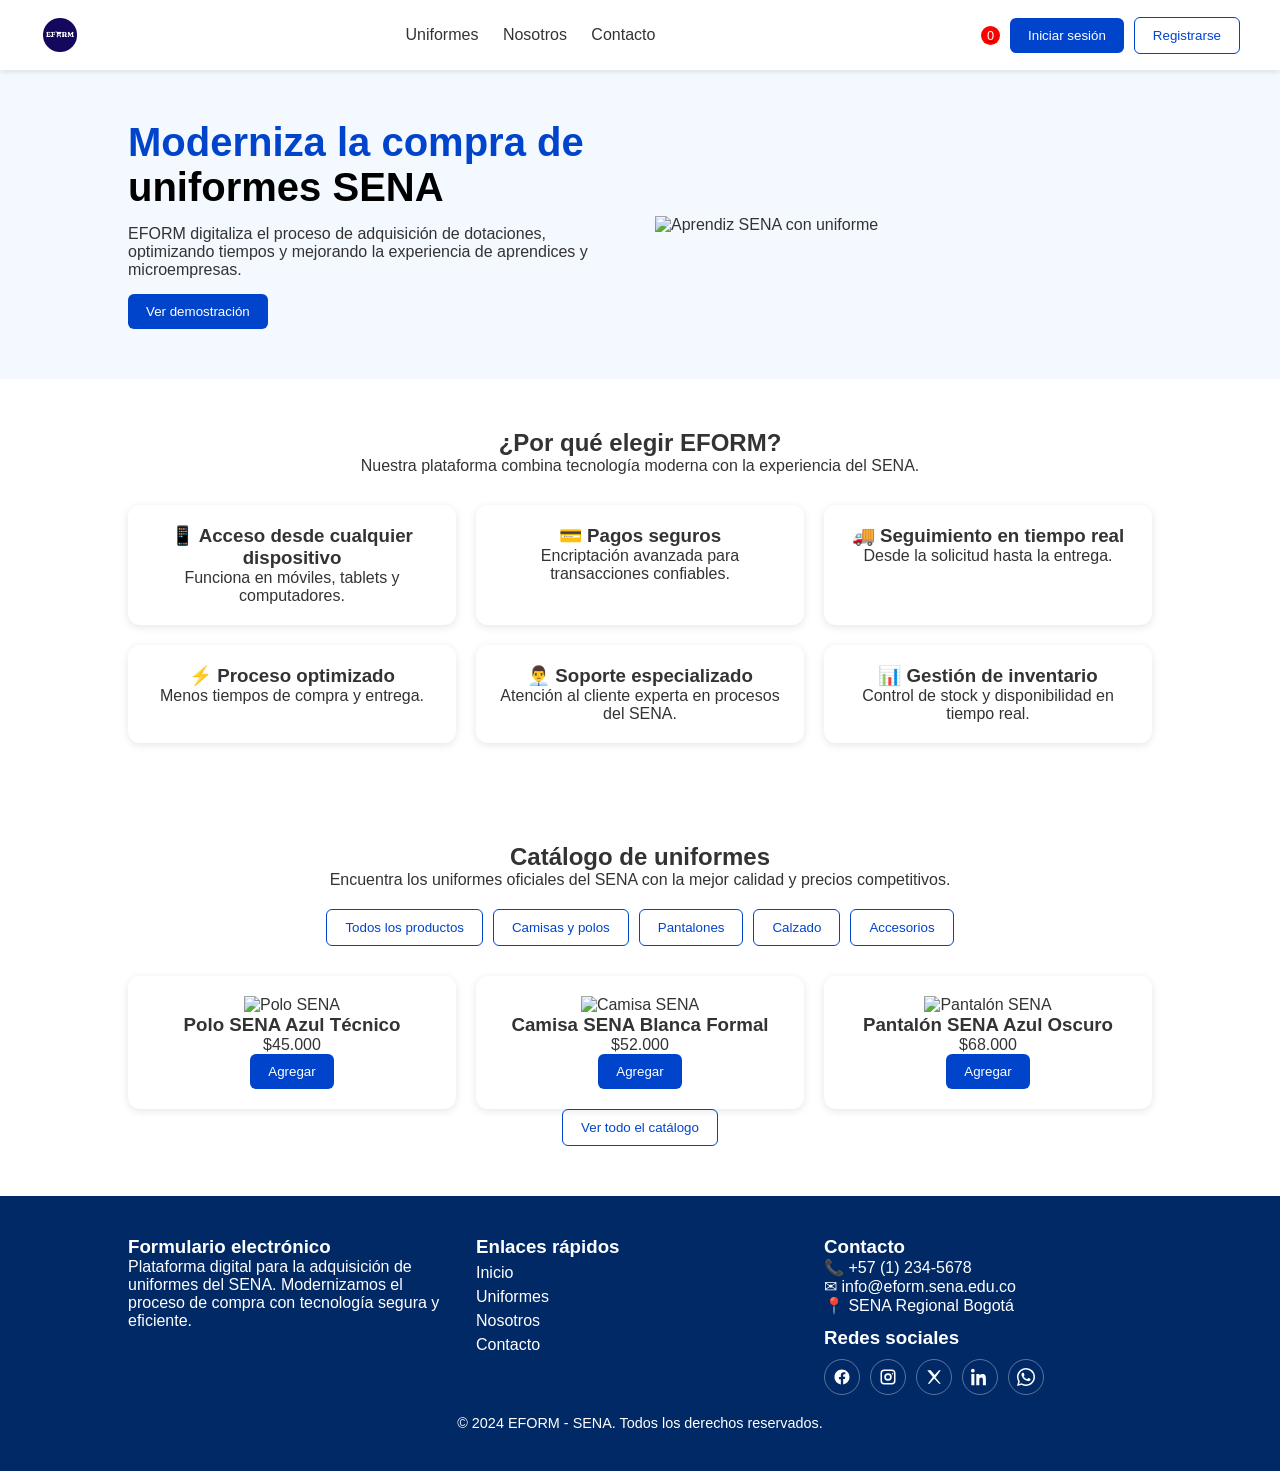
==== index.html @ 57b83257 "subir codigos del proyecto 1.0" ====
<!DOCTYPE html>
<html lang="es">
<head>
  <meta charset="UTF-8">
  <meta name="viewport" content="width=device-width, initial-scale=1.0">
  <title>EFORM - Uniformes SENA</title>
  <link rel="stylesheet" href="style.css">
</head>
<body>

  <header class="navbar">
    <div class="logo">
  <img src="img/Logo.png" alt="EFORM logo">
</div>

    <nav>
      <a href="catalogo.html">Uniformes</a>
      <a href="nosotros.html">Nosotros</a>
      <a href="contacto.html">Contacto</a>
    </nav>
    <div class="acciones">
      <a class="cart" href="carrito.html" title="Ver carrito">
         <span id="cart-count">0</span>
      </a>
      <button class="btn">Iniciar sesión</button>
      <a href="inicio.html"><button class="btn btn-outline">Registrarse</button></a>
    </div>
  </header>

  <!-- Hero -->
  <section class="hero">
    <div class="hero-text">
      <h1>Moderniza la compra de <br><span>uniformes SENA</span></h1>
      <p>EFORM digitaliza el proceso de adquisición de dotaciones, optimizando tiempos y mejorando la experiencia de aprendices y microempresas.</p>
      <button class="btn">Ver demostración</button>
    </div>
    <div class="hero-img">
      <img src="img/hero-uniforme.png" alt="Aprendiz SENA con uniforme">
    </div>
  </section>

  <!-- Beneficios -->
  <section class="beneficios">
    <h2>¿Por qué elegir EFORM?</h2>
    <p>Nuestra plataforma combina tecnología moderna con la experiencia del SENA.</p>
    <div class="beneficios-grid">
      <div class="card"><h3>📱 Acceso desde cualquier dispositivo</h3><p>Funciona en móviles, tablets y computadores.</p></div>
      <div class="card"><h3>💳 Pagos seguros</h3><p>Encriptación avanzada para transacciones confiables.</p></div>
      <div class="card"><h3>🚚 Seguimiento en tiempo real</h3><p>Desde la solicitud hasta la entrega.</p></div>
      <div class="card"><h3>⚡ Proceso optimizado</h3><p>Menos tiempos de compra y entrega.</p></div>
      <div class="card"><h3>👨‍💼 Soporte especializado</h3><p>Atención al cliente experta en procesos del SENA.</p></div>
      <div class="card"><h3>📊 Gestión de inventario</h3><p>Control de stock y disponibilidad en tiempo real.</p></div>
    </div>
  </section>

  <!-- Catálogo -->
  <section id="catalogo" class="catalogo">
    <h2>Catálogo de uniformes</h2>
    <p>Encuentra los uniformes oficiales del SENA con la mejor calidad y precios competitivos.</p>

    <div class="filtros">
      <button class="btn btn-outline active">Todos los productos</button>
      <button class="btn btn-outline">Camisas y polos</button>
      <button class="btn btn-outline">Pantalones</button>
      <button class="btn btn-outline">Calzado</button>
      <button class="btn btn-outline">Accesorios</button>
    </div>

    <div class="productos">
      <div class="producto">
        <img src="img/polo.png" alt="Polo SENA">
        <h3>Polo SENA Azul Técnico</h3>
        <p>$45.000</p>
        <button class="btn agregar">Agregar</button>
      </div>
      <div class="producto">
        <img src="img/camisa.png" alt="Camisa SENA">
        <h3>Camisa SENA Blanca Formal</h3>
        <p>$52.000</p>
        <button class="btn agregar">Agregar</button>
      </div>
      <div class="producto">
        <img src="img/pantalon.png" alt="Pantalón SENA">
        <h3>Pantalón SENA Azul Oscuro</h3>
        <p>$68.000</p>
        <button class="btn agregar">Agregar</button>
      </div>
      <!-- más productos -->
    </div>
    <button class="btn btn-outline">Ver todo el catálogo</button>
  </section>

  <!-- Footer -->
  <footer id="contacto">
    <div class="footer-grid">
      <div>
        <h3>Formulario electrónico</h3>
        <p>Plataforma digital para la adquisición de uniformes del SENA. Modernizamos el proceso de compra con tecnología segura y eficiente.</p>
      </div>
      <div>
        <h3>Enlaces rápidos</h3>
        <ul>
          <li><a href="index.html">Inicio</a></li>
          <li><a href="catalogo.html">Uniformes</a></li>
          <li><a href="nosotros.html">Nosotros</a></li>
          <li><a href="contacto.html">Contacto</a></li>
        </ul>
      </div>
      <div>
        <h3>Contacto</h3>
        <p>📞 +57 (1) 234-5678</p>
        <p>✉ info@eform.sena.edu.co</p>
        <p>📍 SENA Regional Bogotá</p>
        <h3 style="margin-top:12px;">Redes sociales</h3>
        <div class="social">
          <a href="https://facebook.com" target="_blank" rel="noopener" aria-label="Facebook">
            <svg viewBox="0 0 24 24" aria-hidden="true"><path d="M22 12.07C22 6.48 17.52 2 11.93 2S2 6.48 2 12.07c0 5.02 3.66 9.19 8.44 9.93v-7.02H7.9v-2.91h2.54V9.41c0-2.5 1.49-3.88 3.77-3.88 1.09 0 2.24.2 2.24.2v2.46h-1.26c-1.24 0-1.63.77-1.63 1.56v1.87h2.78l-.44 2.91h-2.34V22c4.78-.74 8.44-4.91 8.44-9.93z"/></svg>
          </a>
          <a href="https://instagram.com" target="_blank" rel="noopener" aria-label="Instagram">
            <svg viewBox="0 0 24 24" aria-hidden="true"><path d="M7 2h10a5 5 0 015 5v10a5 5 0 01-5 5H7a5 5 0 01-5-5V7a5 5 0 015-5zm0 2a3 3 0 00-3 3v10a3 3 0 003 3h10a3 3 0 003-3V7a3 3 0 00-3-3H7zm5 3a5 5 0 110 10 5 5 0 010-10zm0 2.2a2.8 2.8 0 100 5.6 2.8 2.8 0 000-5.6zM18 6.5a1 1 0 110 2 1 1 0 010-2z"/></svg>
          </a>
          <a href="https://twitter.com" target="_blank" rel="noopener" aria-label="X">
            <svg viewBox="0 0 24 24" aria-hidden="true"><path d="M3 3l7.5 9.1L3.7 21H6l6.3-6.9L18.8 21H21l-7-8.3L21 3h-2.3l-5.8 6.4L7.6 3H3z"/></svg>
          </a>
          <a href="https://linkedin.com" target="_blank" rel="noopener" aria-label="LinkedIn">
            <svg viewBox="0 0 24 24" aria-hidden="true"><path d="M4.98 3.5C4.98 4.88 3.86 6 2.5 6S0 4.88 0 3.5 1.12 1 2.5 1s2.48 1.12 2.48 2.5zM.5 8h4V23h-4V8zm7 0h3.8v2.05h.05c.53-1 1.82-2.05 3.75-2.05 4.01 0 4.75 2.64 4.75 6.07V23h-4v-6.65c0-1.59-.03-3.64-2.21-3.64-2.22 0-2.56 1.73-2.56 3.52V23h-4V8z"/></svg>
          </a>
          <a href="https://wa.me/573001112233" target="_blank" rel="noopener" aria-label="WhatsApp">
            <svg viewBox="0 0 24 24" aria-hidden="true">
              <path d="M20.52 3.48A11.81 11.81 0 0012 0C5.37 0 0 5.37 0 12a11.84 11.84 0 001.62 6L0 24l6.18-1.62A11.84 11.84 0 0012 24c6.63 0 12-5.37 12-12 0-3.2-1.25-6.21-3.48-8.52zM12 22a9.93 9.93 0 01-5.09-1.39l-.36-.21-3.73.98.99-3.64-.24-.37A9.99 9.99 0 1122 12a10 10 0 01-10 10zm5.41-7.59c-.3-.15-1.77-.87-2.05-.97-.27-.1-.47-.15-.66.15-.2.3-.76.97-.93 1.17-.17.2-.34.22-.64.07-.3-.15-1.26-.46-2.4-1.47-.89-.79-1.49-1.76-1.66-2.06-.17-.3-.02-.47.13-.62.14-.14.3-.37.44-.56.15-.2.2-.34.3-.57.1-.22.05-.42-.02-.57-.07-.15-.66-1.6-.91-2.2-.24-.58-.49-.5-.66-.5-.17 0-.37 0-.57 0-.2 0-.52.07-.79.37-.27.3-1.04 1.02-1.04 2.49 0 1.46 1.07 2.88 1.22 3.08.15.2 2.1 3.2 5.09 4.49.71.31 1.26.5 1.69.64.71.23 1.35.2 1.86.12.57-.08 1.77-.72 2.02-1.42.25-.7.25-1.3.17-1.42-.07-.12-.27-.2-.57-.35z"/>
            </svg>
          </a>
        </div>
      </div>
    </div>
    <p class="copy">© 2024 EFORM - SENA. Todos los derechos reservados.</p>
  </footer>

  <script src="script.js"></script>
</body>
</html>
---- style.css ----
* {
  margin: 0; padding: 0; box-sizing: border-box;
  font-family: Arial, sans-serif;
}

body {
  background: #fff;
  color: #333;
}

/* Navbar */
.navbar {
  display: flex; justify-content: space-between; align-items: center;
  padding: 15px 40px; background: #fff; box-shadow: 0 2px 5px rgba(0,0,0,0.1);
  position: sticky; top: 0; z-index: 100;
}
.navbar .logo img {
  height: 40px;  /* ajusta según necesites */
  width: auto;
  display: block;
}

.navbar nav a { margin: 0 10px; text-decoration: none; color: #333; font-weight: 500; }
.navbar .acciones { display: flex; align-items: center; gap: 10px; }
.cart span { background: red; color: white; border-radius: 50%; padding: 2px 6px; font-size: 0.8rem; }

/* Botones */
.btn { background: #0044cc; color: #fff; border: none; padding: 10px 18px; border-radius: 6px; cursor: pointer; }
.btn-outline { background: transparent; border: 1px solid #0044cc; color: #0044cc; }
.btn:hover { opacity: 0.9; }

/* Hero */
.hero { display: grid; grid-template-columns: 1fr 1fr; padding: 50px 10%; align-items: center; gap: 30px; background: #f4f8ff; }
.hero-text h1 { font-size: 2.5rem; color: #0044cc; }
.hero-text span { color: #000; font-weight: bold; }
.hero-text p { margin: 15px 0; }

/* Beneficios */
.beneficios { padding: 50px 10%; text-align: center; }
.beneficios-grid { display: grid; grid-template-columns: repeat(auto-fit, minmax(250px, 1fr)); gap: 20px; margin-top: 30px; }
.card { background: #fff; padding: 20px; border-radius: 12px; box-shadow: 0 2px 8px rgba(0,0,0,0.1); }

/* Catálogo */
.catalogo { padding: 50px 10%; text-align: center; }
.filtros { margin: 20px 0; display: flex; flex-wrap: wrap; justify-content: center; gap: 10px; }
.productos { display: grid; grid-template-columns: repeat(auto-fit, minmax(200px, 1fr)); gap: 20px; margin-top: 30px; }
.producto { background: #fff; padding: 20px; border-radius: 12px; box-shadow: 0 2px 8px rgba(0,0,0,0.1); text-align: center; }
.producto img { width: 100%; max-height: 200px; object-fit: contain; }

/* Footer */
footer { background: #002966; color: #fff; padding: 40px 10%; }
.footer-grid { display: grid; grid-template-columns: repeat(auto-fit, minmax(250px, 1fr)); gap: 20px; margin-bottom: 20px; }
footer a { color: #fff; text-decoration: none; }
.copy { text-align: center; margin-top: 10px; font-size: 0.9rem; }

/* Footer lists */
footer ul { list-style: none; padding: 0; margin: 0; }
footer li { margin: 6px 0; }

/* Social icons */
.social { display: flex; align-items: center; gap: 10px; margin-top: 10px; }
.social a { display: inline-flex; width: 36px; height: 36px; border: 1px solid rgba(255,255,255,0.35); border-radius: 50%; align-items: center; justify-content: center; color: #ffffff; transition: background .2s ease, color .2s ease, border-color .2s ease; }
.social a:hover { background: #ffffff; color: #002966; border-color: #ffffff; }
.social svg { width: 18px; height: 18px; fill: currentColor; display: block; }

/* Cart Page */
.cart-page { padding: 40px 10%; max-width: 1000px; margin: 0 auto; }
.cart-page h1 { color: #0044cc; margin-bottom: 16px; }
.cart-empty { background: #f7f7f7; border: 1px dashed #ccc; padding: 16px; border-radius: 8px; margin: 10px 0; }
.cart-list { list-style: none; padding: 0; margin: 0; display: flex; flex-direction: column; gap: 12px; }
.cart-item { background: #fff; border-radius: 12px; box-shadow: 0 2px 6px rgba(0,0,0,0.08); padding: 12px; display: flex; align-items: center; justify-content: space-between; }
.cart-item .info { display: flex; align-items: center; gap: 12px; }
.cart-item img { width: 64px; height: 64px; object-fit: contain; background: #fff; border-radius: 8px; border: 1px solid #eee; }
.cart-summary { display: flex; align-items: center; justify-content: space-between; margin-top: 16px; }
.cart-actions { display: flex; gap: 10px; }
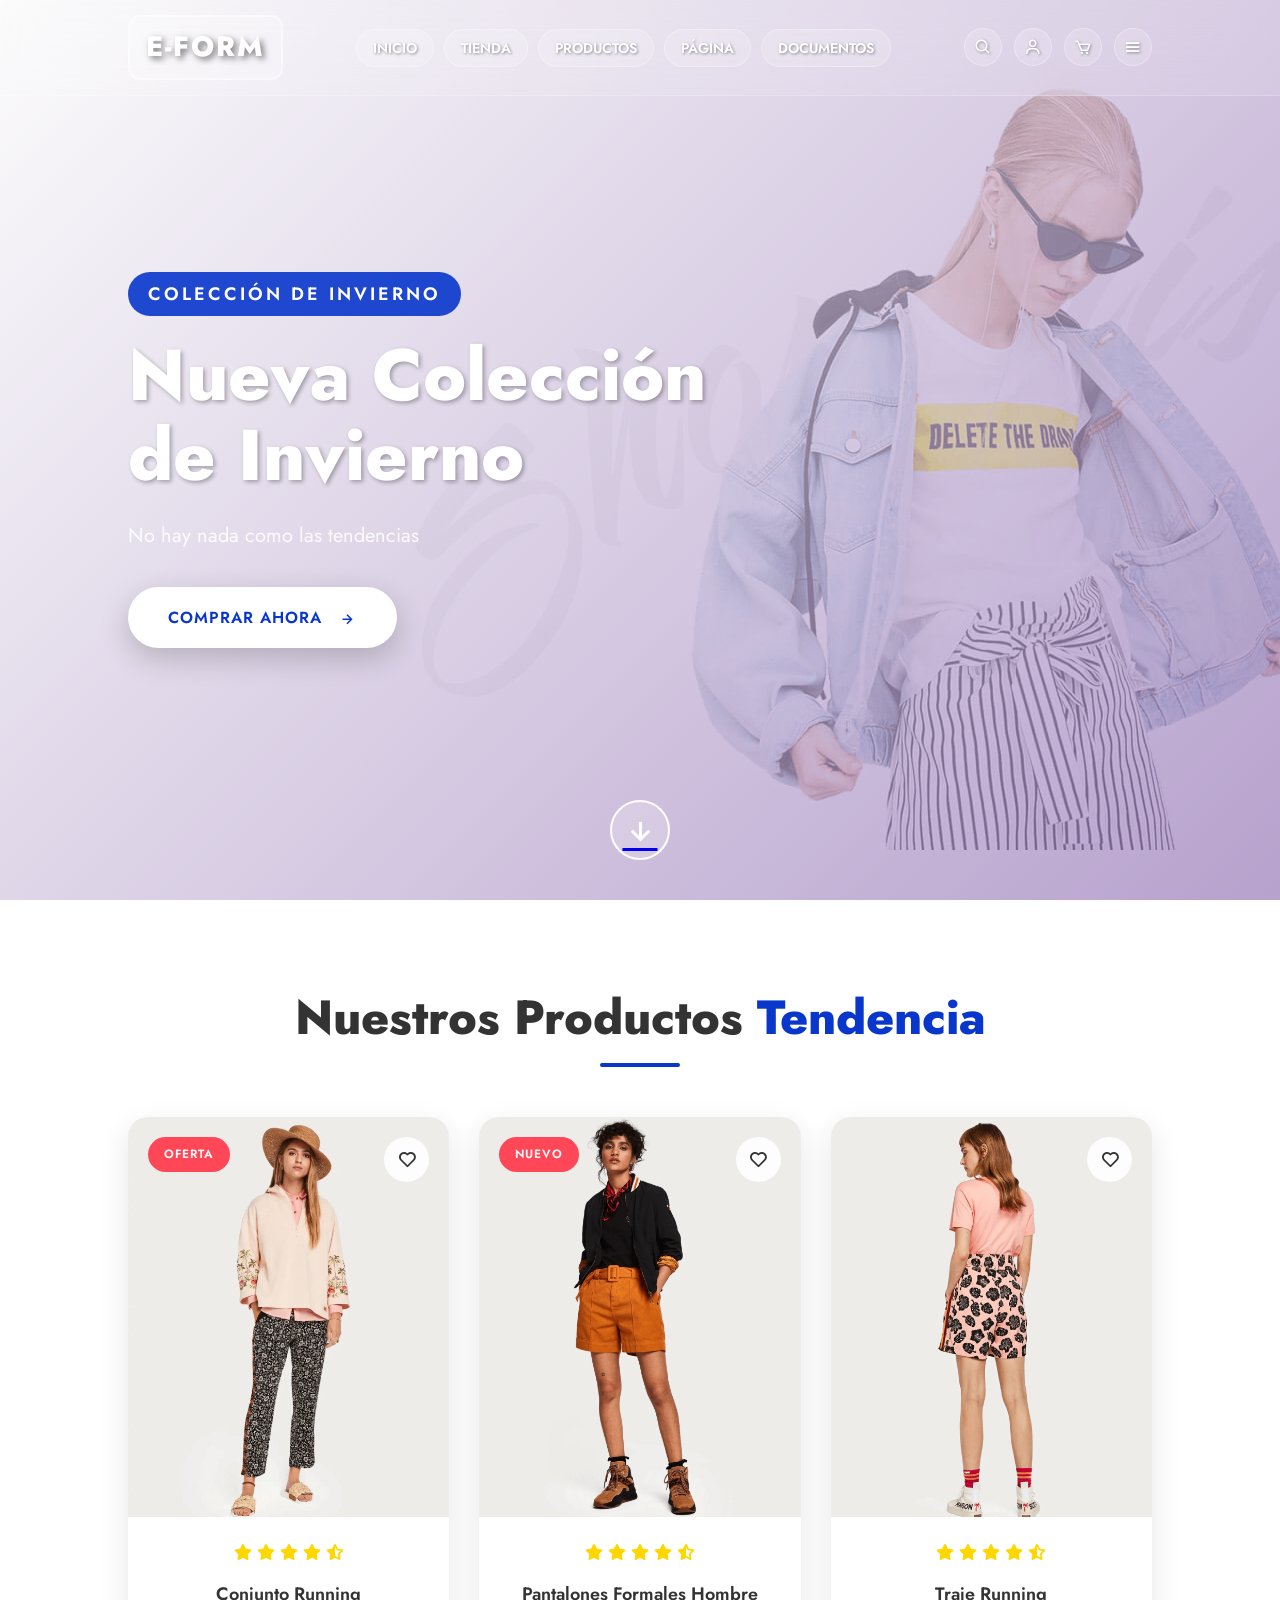
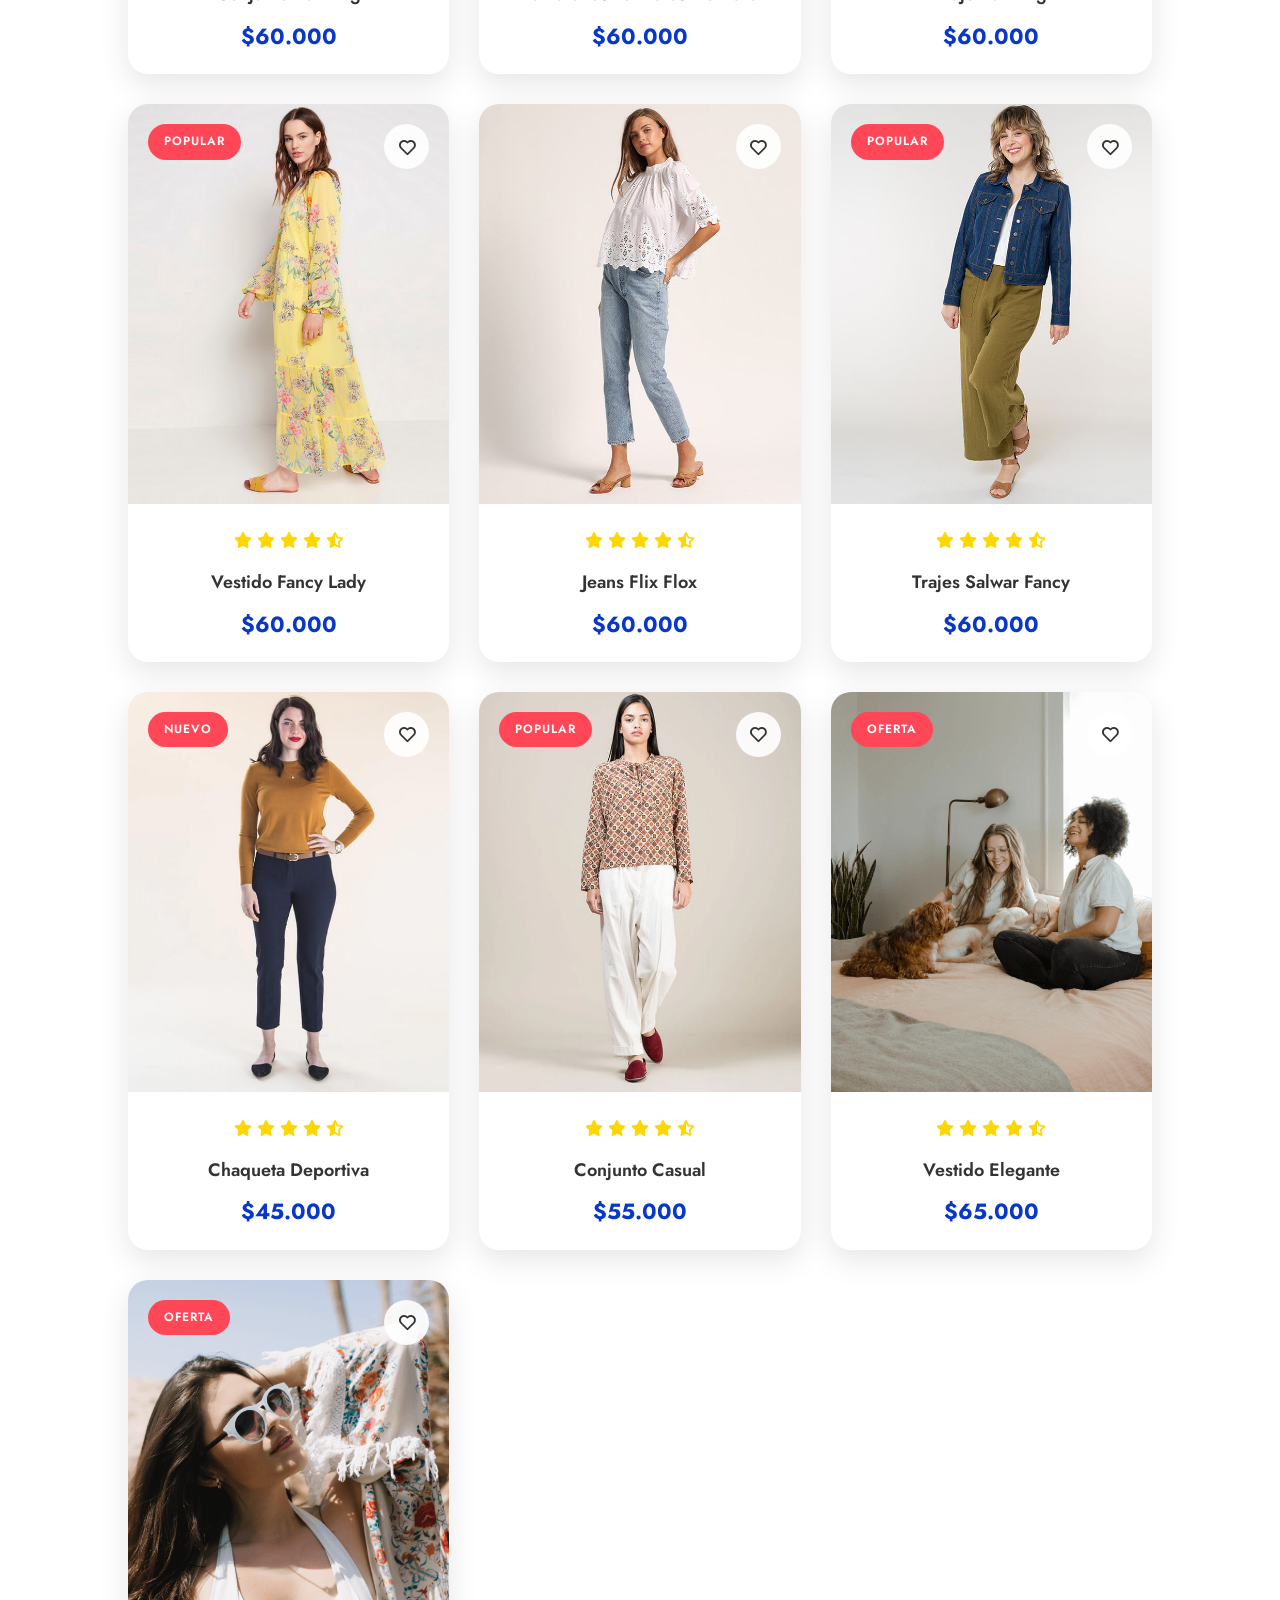
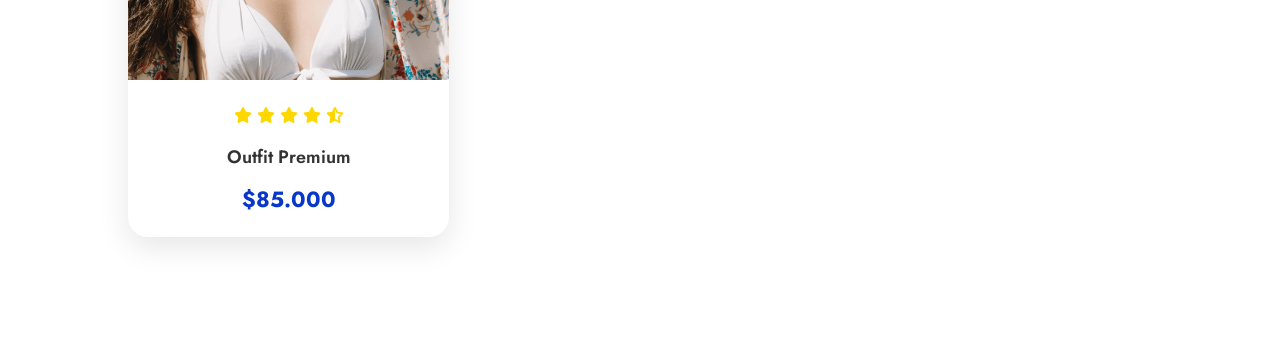
==== commit f56670ca: "subir archivos cod" ====
--- a/index.html
+++ b/index.html
@@ -1,141 +1,285 @@
 <!DOCTYPE html>
 <html lang="es">
 <head>
-  <meta charset="UTF-8">
-  <meta name="viewport" content="width=device-width, initial-scale=1.0">
-  <title>EFORM - Uniformes SENA</title>
-  <link rel="stylesheet" href="style.css">
+    <meta charset="UTF-8">
+    <meta name="viewport" content="width=device-width, initial-scale=1.0">
+    <link rel="stylesheet" href="style-ecommerce.css">
+    <link rel="preconnect" href="https://fonts.googleapis.com">
+<link rel="preconnect" href="https://fonts.gstatic.com" crossorigin>
+<link href="https://fonts.googleapis.com/css2?family=Jost:wght@100;200;300;400;500;600;700&display=swap" rel="stylesheet">
+<link rel="stylesheet" href="https://cdnjs.cloudflare.com/ajax/libs/font-awesome/6.2.1/css/all.min.css"
+integrity="sha512-MV7K8+y+gLIBoVD59lQIYicR65iaqukzvf/nwasF0nqhPay5w/9lJmVM2hMDcnK1OnMGCdVK+iQrJ7lzPJQd1w=="
+crossorigin="anonymous" referrerpolicy="no-referrer" />
+<link rel="stylesheet" href="https://unpkg.com/boxicons@2.1.4/css/boxicons.min.css">
+
+    <title>Document</title>
 </head>
 <body>
-
-  <header class="navbar">
-    <div class="logo">
-  <img src="img/Logo.png" alt="EFORM logo">
+    
+    <header>
+        <div class="logo">
+    <h2>E-FORM</h2>
 </div>
-
-    <nav>
-      <a href="catalogo.html">Uniformes</a>
-      <a href="nosotros.html">Nosotros</a>
-      <a href="contacto.html">Contacto</a>
-    </nav>
-    <div class="acciones">
-      <a class="cart" href="carrito.html" title="Ver carrito">
-         <span id="cart-count">0</span>
-      </a>
-      <button class="btn">Iniciar sesión</button>
-      <a href="inicio.html"><button class="btn btn-outline">Registrarse</button></a>
-    </div>
-  </header>
-
-  <!-- Hero -->
-  <section class="hero">
-    <div class="hero-text">
-      <h1>Moderniza la compra de <br><span>uniformes SENA</span></h1>
-      <p>EFORM digitaliza el proceso de adquisición de dotaciones, optimizando tiempos y mejorando la experiencia de aprendices y microempresas.</p>
-      <button class="btn">Ver demostración</button>
-    </div>
-    <div class="hero-img">
-      <img src="img/hero-uniforme.png" alt="Aprendiz SENA con uniforme">
-    </div>
-  </section>
-
-  <!-- Beneficios -->
-  <section class="beneficios">
-    <h2>¿Por qué elegir EFORM?</h2>
-    <p>Nuestra plataforma combina tecnología moderna con la experiencia del SENA.</p>
-    <div class="beneficios-grid">
-      <div class="card"><h3>📱 Acceso desde cualquier dispositivo</h3><p>Funciona en móviles, tablets y computadores.</p></div>
-      <div class="card"><h3>💳 Pagos seguros</h3><p>Encriptación avanzada para transacciones confiables.</p></div>
-      <div class="card"><h3>🚚 Seguimiento en tiempo real</h3><p>Desde la solicitud hasta la entrega.</p></div>
-      <div class="card"><h3>⚡ Proceso optimizado</h3><p>Menos tiempos de compra y entrega.</p></div>
-      <div class="card"><h3>👨‍💼 Soporte especializado</h3><p>Atención al cliente experta en procesos del SENA.</p></div>
-      <div class="card"><h3>📊 Gestión de inventario</h3><p>Control de stock y disponibilidad en tiempo real.</p></div>
-    </div>
-  </section>
-
-  <!-- Catálogo -->
-  <section id="catalogo" class="catalogo">
-    <h2>Catálogo de uniformes</h2>
-    <p>Encuentra los uniformes oficiales del SENA con la mejor calidad y precios competitivos.</p>
-
-    <div class="filtros">
-      <button class="btn btn-outline active">Todos los productos</button>
-      <button class="btn btn-outline">Camisas y polos</button>
-      <button class="btn btn-outline">Pantalones</button>
-      <button class="btn btn-outline">Calzado</button>
-      <button class="btn btn-outline">Accesorios</button>
-    </div>
-
-    <div class="productos">
-      <div class="producto">
-        <img src="img/polo.png" alt="Polo SENA">
-        <h3>Polo SENA Azul Técnico</h3>
-        <p>$45.000</p>
-        <button class="btn agregar">Agregar</button>
-      </div>
-      <div class="producto">
-        <img src="img/camisa.png" alt="Camisa SENA">
-        <h3>Camisa SENA Blanca Formal</h3>
-        <p>$52.000</p>
-        <button class="btn agregar">Agregar</button>
-      </div>
-      <div class="producto">
-        <img src="img/pantalon.png" alt="Pantalón SENA">
-        <h3>Pantalón SENA Azul Oscuro</h3>
-        <p>$68.000</p>
-        <button class="btn agregar">Agregar</button>
-      </div>
-      <!-- más productos -->
-    </div>
-    <button class="btn btn-outline">Ver todo el catálogo</button>
-  </section>
-
-  <!-- Footer -->
-  <footer id="contacto">
-    <div class="footer-grid">
-      <div>
-        <h3>Formulario electrónico</h3>
-        <p>Plataforma digital para la adquisición de uniformes del SENA. Modernizamos el proceso de compra con tecnología segura y eficiente.</p>
-      </div>
-      <div>
-        <h3>Enlaces rápidos</h3>
-        <ul>
-          <li><a href="index.html">Inicio</a></li>
-          <li><a href="catalogo.html">Uniformes</a></li>
-          <li><a href="nosotros.html">Nosotros</a></li>
-          <li><a href="contacto.html">Contacto</a></li>
-        </ul>
-      </div>
-      <div>
-        <h3>Contacto</h3>
-        <p>📞 +57 (1) 234-5678</p>
-        <p>✉ info@eform.sena.edu.co</p>
-        <p>📍 SENA Regional Bogotá</p>
-        <h3 style="margin-top:12px;">Redes sociales</h3>
-        <div class="social">
-          <a href="https://facebook.com" target="_blank" rel="noopener" aria-label="Facebook">
-            <svg viewBox="0 0 24 24" aria-hidden="true"><path d="M22 12.07C22 6.48 17.52 2 11.93 2S2 6.48 2 12.07c0 5.02 3.66 9.19 8.44 9.93v-7.02H7.9v-2.91h2.54V9.41c0-2.5 1.49-3.88 3.77-3.88 1.09 0 2.24.2 2.24.2v2.46h-1.26c-1.24 0-1.63.77-1.63 1.56v1.87h2.78l-.44 2.91h-2.34V22c4.78-.74 8.44-4.91 8.44-9.93z"/></svg>
-          </a>
-          <a href="https://instagram.com" target="_blank" rel="noopener" aria-label="Instagram">
-            <svg viewBox="0 0 24 24" aria-hidden="true"><path d="M7 2h10a5 5 0 015 5v10a5 5 0 01-5 5H7a5 5 0 01-5-5V7a5 5 0 015-5zm0 2a3 3 0 00-3 3v10a3 3 0 003 3h10a3 3 0 003-3V7a3 3 0 00-3-3H7zm5 3a5 5 0 110 10 5 5 0 010-10zm0 2.2a2.8 2.8 0 100 5.6 2.8 2.8 0 000-5.6zM18 6.5a1 1 0 110 2 1 1 0 010-2z"/></svg>
-          </a>
-          <a href="https://twitter.com" target="_blank" rel="noopener" aria-label="X">
-            <svg viewBox="0 0 24 24" aria-hidden="true"><path d="M3 3l7.5 9.1L3.7 21H6l6.3-6.9L18.8 21H21l-7-8.3L21 3h-2.3l-5.8 6.4L7.6 3H3z"/></svg>
-          </a>
-          <a href="https://linkedin.com" target="_blank" rel="noopener" aria-label="LinkedIn">
-            <svg viewBox="0 0 24 24" aria-hidden="true"><path d="M4.98 3.5C4.98 4.88 3.86 6 2.5 6S0 4.88 0 3.5 1.12 1 2.5 1s2.48 1.12 2.48 2.5zM.5 8h4V23h-4V8zm7 0h3.8v2.05h.05c.53-1 1.82-2.05 3.75-2.05 4.01 0 4.75 2.64 4.75 6.07V23h-4v-6.65c0-1.59-.03-3.64-2.21-3.64-2.22 0-2.56 1.73-2.56 3.52V23h-4V8z"/></svg>
-          </a>
-          <a href="https://wa.me/573001112233" target="_blank" rel="noopener" aria-label="WhatsApp">
-            <svg viewBox="0 0 24 24" aria-hidden="true">
-              <path d="M20.52 3.48A11.81 11.81 0 0012 0C5.37 0 0 5.37 0 12a11.84 11.84 0 001.62 6L0 24l6.18-1.62A11.84 11.84 0 0012 24c6.63 0 12-5.37 12-12 0-3.2-1.25-6.21-3.48-8.52zM12 22a9.93 9.93 0 01-5.09-1.39l-.36-.21-3.73.98.99-3.64-.24-.37A9.99 9.99 0 1122 12a10 10 0 01-10 10zm5.41-7.59c-.3-.15-1.77-.87-2.05-.97-.27-.1-.47-.15-.66.15-.2.3-.76.97-.93 1.17-.17.2-.34.22-.64.07-.3-.15-1.26-.46-2.4-1.47-.89-.79-1.49-1.76-1.66-2.06-.17-.3-.02-.47.13-.62.14-.14.3-.37.44-.56.15-.2.2-.34.3-.57.1-.22.05-.42-.02-.57-.07-.15-.66-1.6-.91-2.2-.24-.58-.49-.5-.66-.5-.17 0-.37 0-.57 0-.2 0-.52.07-.79.37-.27.3-1.04 1.02-1.04 2.49 0 1.46 1.07 2.88 1.22 3.08.15.2 2.1 3.2 5.09 4.49.71.31 1.26.5 1.69.64.71.23 1.35.2 1.86.12.57-.08 1.77-.72 2.02-1.42.25-.7.25-1.3.17-1.42-.07-.12-.27-.2-.57-.35z"/>
-            </svg>
-          </a>
-        </div>
-      </div>
-    </div>
-    <p class="copy">© 2024 EFORM - SENA. Todos los derechos reservados.</p>
-  </footer>
-
-  <script src="script.js"></script>
+    
+            <ul class="navmenu">
+                <li><a href="#">INICIO</a></li>
+                <li><a href="#">TIENDA</a></li>
+                <li><a href="#">PRODUCTOS</a></li>
+                <li><a href="#">PÁGINA</a></li>
+                <li><a href="#">DOCUMENTOS</a></li>
+            </ul>
+
+            <div class="nav-icon">
+                <a href="#"><i class="bx bx-search"></i></a>
+                <a href="#"><i class="bx bx-user"></i></a>
+                <a href="#"><i class="bx bx-cart"></i></a>
+
+                <div class="bx bx-menu" id="menu-icon"></i></div>
+            </div>
+    </header>
+
+    <section class="main-home">
+        <div class="main-tex">
+            <h5>Colección de invierno</h5>
+            <h1>Nueva Colección<br>de Invierno</h1>
+            <p>No hay nada como las tendencias</p>
+
+            <a href="#" class="main-btn">
+                Comprar Ahora
+                <i class="bx bx-right-arrow-alt"></i>
+            </a>
+        </div>
+
+        <div class="down-arrow">
+            <a href="#trending" class="down"><i class="bx bx-down-arrow-alt"></i></a>
+        </div>
+    </section>
+
+    <!-- <trending-products-section -->
+    <section class="trending-product" id="trending">
+        <div class="center-text">
+            <h2>Nuestros Productos <span>Tendencia</span></h2>
+        </div>
+
+        <div class="products">
+            <div class="row">
+                <img src="siguiente1.jpg" alt="">
+                <div class="product-text">
+                    <h5>Oferta</h5>
+                </div>
+                <div class="heart-icon">
+                    <i class="bx bx-heart"></i>
+                </div>
+                <div class="ratting">
+                    <i class="fas fa-star"></i>
+                    <i class="fas fa-star"></i>
+                    <i class="fas fa-star"></i>
+                    <i class="fas fa-star"></i>
+                    <i class="fas fa-star-half-alt"></i>
+                </div>
+
+                <div class="prince">
+                    <h4>Conjunto Running</h4>
+                    <p>$60.000</p>
+                </div>
+            </div>
+
+            <div class="row">
+                <img src="siguiente2.jpg" alt="">
+                <div class="product-text">
+                    <h5>Nuevo</h5>
+                </div>
+                <div class="heart-icon">
+                    <i class="bx bx-heart"></i>
+                </div>
+                <div class="ratting">
+                    <i class="fas fa-star"></i>
+                    <i class="fas fa-star"></i>
+                    <i class="fas fa-star"></i>
+                    <i class="fas fa-star"></i>
+                    <i class="fas fa-star-half-alt"></i>
+                </div>
+
+                <div class="prince">
+                    <h4>Pantalones Formales Hombre</h4>
+                    <p>$60.000</p>
+                </div>
+            </div>
+
+            <div class="row">
+                <img src="siguiente3.jpg" alt="">
+
+                <div class="heart-icon">
+                    <i class="bx bx-heart"></i>
+                </div>
+                <div class="ratting">
+                    <i class="fas fa-star"></i>
+                    <i class="fas fa-star"></i>
+                    <i class="fas fa-star"></i>
+                    <i class="fas fa-star"></i>
+                    <i class="fas fa-star-half-alt"></i>
+                </div>
+
+                <div class="prince">
+                    <h4>Traje Running</h4>
+                    <p>$60.000</p>
+                </div>
+            </div>
+
+            <div class="row">
+                <img src="siguiente4.jpg" alt="">
+                <div class="product-text">
+                    <h5>Popular</h5>
+                </div>
+                <div class="heart-icon">
+                    <i class="bx bx-heart"></i>
+                </div>
+                <div class="ratting">
+                    <i class="fas fa-star"></i>
+                    <i class="fas fa-star"></i>
+                    <i class="fas fa-star"></i>
+                    <i class="fas fa-star"></i>
+                    <i class="fas fa-star-half-alt"></i>
+                </div>
+
+                <div class="prince">
+                    <h4>Vestido Fancy Lady</h4>
+                    <p>$60.000</p>
+                </div>
+            </div>
+
+            <div class="row">
+                <img src="siguiente5.jpg" alt="">
+
+                <div class="heart-icon">
+                    <i class="bx bx-heart"></i>
+                </div>
+                <div class="ratting">
+                    <i class="fas fa-star"></i>
+                    <i class="fas fa-star"></i>
+                    <i class="fas fa-star"></i>
+                    <i class="fas fa-star"></i>
+                    <i class="fas fa-star-half-alt"></i>
+                </div>
+
+                <div class="prince">
+                    <h4>Jeans Flix Flox</h4>
+                    <p>$60.000</p>
+                </div>
+            </div>
+
+            <div class="row">
+                <img src="siguiente8.jpg" alt="">
+                <div class="product-text">
+                    <h5>Popular</h5>
+                </div>
+                <div class="heart-icon">
+                    <i class="bx bx-heart"></i>
+                </div>
+                <div class="ratting">
+                    <i class="fas fa-star"></i>
+                    <i class="fas fa-star"></i>
+                    <i class="fas fa-star"></i>
+                    <i class="fas fa-star"></i>
+                    <i class="fas fa-star-half-alt"></i>
+                </div>
+
+                <div class="prince">
+                    <h4>Trajes Salwar Fancy</h4>
+                    <p>$60.000</p>
+                </div>
+            </div>
+
+            <div class="row">
+                <img src="siguiete6.jpg" alt="">
+                <div class="product-text">
+                    <h5>Nuevo</h5>
+                </div>
+                <div class="heart-icon">
+                    <i class="bx bx-heart"></i>
+                </div>
+                <div class="ratting">
+                    <i class="fas fa-star"></i>
+                    <i class="fas fa-star"></i>
+                    <i class="fas fa-star"></i>
+                    <i class="fas fa-star"></i>
+                    <i class="fas fa-star-half-alt"></i>
+                </div>
+
+                <div class="prince">
+                    <h4>Chaqueta Deportiva</h4>
+                    <p>$45.000</p>
+                </div>
+            </div>
+
+            <div class="row">
+                <img src="siguiete7.jpg" alt="">
+                <div class="product-text">
+                    <h5>Popular</h5>
+                </div>
+                <div class="heart-icon">
+                    <i class="bx bx-heart"></i>
+                </div>
+                <div class="ratting">
+                    <i class="fas fa-star"></i>
+                    <i class="fas fa-star"></i>
+                    <i class="fas fa-star"></i>
+                    <i class="fas fa-star"></i>
+                    <i class="fas fa-star-half-alt"></i>
+                </div>
+
+                <div class="prince">
+                    <h4>Conjunto Casual</h4>
+                    <p>$55.000</p>
+                </div>
+            </div>
+
+            <div class="row">
+                <img src="siguiente10.png" alt="">
+                <div class="product-text">
+                    <h5>Oferta</h5>
+                </div>
+                <div class="heart-icon">
+                    <i class="bx bx-heart"></i>
+                </div>
+                <div class="ratting">
+                    <i class="fas fa-star"></i>
+                    <i class="fas fa-star"></i>
+                    <i class="fas fa-star"></i>
+                    <i class="fas fa-star"></i>
+                    <i class="fas fa-star-half-alt"></i>
+                </div>
+
+                <div class="prince">
+                    <h4>Vestido Elegante</h4>
+                    <p>$65.000</p>
+                </div>
+            </div>
+
+            <div class="row">
+                <img src="siguiente12.png" alt="">
+                <div class="product-text">
+                    <h5>Oferta</h5>
+                </div>
+                <div class="heart-icon">
+                    <i class="bx bx-heart"></i>
+                </div>
+                <div class="ratting">
+                    <i class="fas fa-star"></i>
+                    <i class="fas fa-star"></i>
+                    <i class="fas fa-star"></i>
+                    <i class="fas fa-star"></i>
+                    <i class="fas fa-star-half-alt"></i>
+                </div>
+
+                <div class="prince">
+                    <h4>Outfit Premium</h4>
+                    <p>$85.000</p>
+                </div>
+            </div>
+        </div>
+    </section>
+
+    <script src="script.js"></script>
 </body>
-</html>
+</html>
--- a/style-ecommerce.css
+++ b/style-ecommerce.css
@@ -0,0 +1,430 @@
+*{
+    margin: 0;
+    padding: 0;
+    box-sizing: border-box;
+    scroll-behavior: smooth;
+    font-family: 'Jost', sans-serif;
+}
+
+body {
+    line-height: 1.6;
+    color: #333;
+}
+
+header{
+    position: fixed;
+    width: 100%;
+    top: 0;
+    right: 0;
+    z-index: 1000;
+    display: flex;
+    justify-content: space-between;
+    align-items: center;
+    padding: 15px 10%;
+    background: rgba(255, 255, 255, 0.1);
+    backdrop-filter: blur(20px);
+    border-bottom: 1px solid rgba(255, 255, 255, 0.2);
+    transition: all 0.3s ease;
+    transform: translateY(0);
+}
+
+header.hidden {
+    transform: translateY(-100%);
+}
+
+.logo h2{
+    font-size: 28px;
+    font-weight: 800;
+    color: #fff;
+    text-transform: uppercase;
+    letter-spacing: 2px;
+    margin: 0;
+    text-shadow: 3px 3px 6px rgba(0, 0, 0, 0.5);
+    background: rgba(255, 255, 255, 0.2);
+    padding: 8px 16px;
+    border-radius: 12px;
+    border: 2px solid rgba(255, 255, 255, 0.4);
+}
+
+.navmenu{
+    display: flex;
+    list-style: none;
+    gap: 10px;
+}
+
+.navmenu a{
+    color: #fff;
+    font-size: 14px;
+    text-transform: uppercase;
+    padding: 8px 16px;
+    font-weight: 600;
+    transition: all .3s ease;
+    text-decoration: none;
+    border-radius: 20px;
+    background: rgba(255, 255, 255, 0.15);
+    border: 1px solid rgba(255, 255, 255, 0.3);
+    text-shadow: 1px 1px 3px rgba(0, 0, 0, 0.4);
+}
+
+.navmenu a:hover{
+    color: #fff;
+    background: #0937cc;
+    transform: translateY(-2px);
+}
+
+.nav-icon{
+    display: flex;
+    align-items: center;
+    gap: 12px;
+}
+
+.nav-icon a{
+    color: #fff;
+    font-size: 18px;
+    transition: all .3s ease;
+    text-decoration: none;
+    background: rgba(255, 255, 255, 0.15);
+    width: 38px;
+    height: 38px;
+    border-radius: 50%;
+    display: flex;
+    align-items: center;
+    justify-content: center;
+    border: 1px solid rgba(255, 255, 255, 0.3);
+    text-shadow: 1px 1px 3px rgba(0, 0, 0, 0.4);
+}
+
+.nav-icon a:hover{
+    color: #0937cc;
+    transform: scale(1.1);
+}
+
+#menu-icon{
+    font-size: 20px;
+    color: #fff;
+    z-index: 10001;
+    cursor: pointer;
+    transition: all .3s ease;
+    background: rgba(255, 255, 255, 0.15);
+    width: 38px;
+    height: 38px;
+    border-radius: 50%;
+    display: flex;
+    align-items: center;
+    justify-content: center;
+    border: 1px solid rgba(255, 255, 255, 0.3);
+    text-shadow: 1px 1px 3px rgba(0, 0, 0, 0.4);
+}
+
+#menu-icon:hover{
+    color: #0937cc;
+}
+
+section{
+    padding: 80px 10% 60px;
+}
+
+.main-home{
+    width: 100%;
+    min-height: 100vh;
+    background: linear-gradient(135deg, #667eea00 0%, #764ba2b8 100%);
+    display: flex;
+    align-items: center;
+    justify-content: flex-start;
+    padding-left: 10%;
+    position: relative;
+    overflow: hidden;
+}
+
+.main-home::before {
+    content: '';
+    position: absolute;
+    top: 0;
+    left: 0;
+    right: 0;
+    bottom: 0;
+    background: url('siguiente9.png') center/cover;
+    opacity: 0.3;
+    z-index: 0;
+}
+
+.main-tex{
+    text-align: left;
+    position: relative;
+    z-index: 1;
+    max-width: 600px;
+}
+
+.main-tex h5{
+    color: #fff;
+    font-size: 18px;
+    font-weight: 600;
+    text-transform: uppercase;
+    letter-spacing: 3px;
+    margin-bottom: 20px;
+    background: rgba(9, 55, 204, 0.9);
+    display: inline-block;
+    padding: 8px 20px;
+    border-radius: 25px;
+}
+
+.main-tex h1{
+    color: #fff;
+    font-size: 72px;
+    font-weight: 800;
+    line-height: 1.1;
+    margin-bottom: 25px;
+    text-shadow: 2px 2px 4px rgba(0, 0, 0, 0.3);
+}
+
+.main-tex p{
+    color: #fff;
+    font-size: 20px;
+    margin-bottom: 35px;
+    opacity: 0.9;
+}
+
+.main-btn{
+    display: inline-block;
+    padding: 18px 40px;
+    background: #fff;
+    color: #0937cc;
+    font-size: 16px;
+    font-weight: 600;
+    text-decoration: none;
+    border-radius: 50px;
+    transition: all .3s ease;
+    box-shadow: 0 10px 30px rgba(0, 0, 0, 0.2);
+    text-transform: uppercase;
+    letter-spacing: 1px;
+}
+
+.main-btn:hover{
+    background: #0937cc;
+    color: #fff;
+    transform: translateY(-5px);
+    box-shadow: 0 15px 40px rgba(9, 55, 204, 0.4);
+}
+
+.main-btn i{
+    vertical-align: middle;
+    margin-left: 10px;
+    font-size: 18px;
+}
+
+.down-arrow{
+    position: absolute;
+    bottom: 40px;
+    left: 50%;
+    transform: translateX(-50%);
+    animation: bounce 2s infinite;
+}
+
+.down i{
+    font-size: 35px;
+    color: #fff;
+    background: rgba(255, 255, 255, 0.2);
+    border: 2px solid #fff;
+    border-radius: 50%;
+    width: 60px;
+    height: 60px;
+    display: flex;
+    align-items: center;
+    justify-content: center;
+    transition: all .3s ease;
+}
+
+.down i:hover{
+    background: #fff;
+    color: #0937cc;
+    transform: scale(1.1);
+}
+
+@keyframes bounce {
+    0%, 20%, 50%, 80%, 100% {
+        transform: translateX(-50%) translateY(0);
+    }
+    40% {
+        transform: translateX(-50%) translateY(-10px);
+    }
+    60% {
+        transform: translateX(-50%) translateY(-5px);
+    }
+}
+
+.center-text{
+    text-align: center;
+    margin-bottom: 60px;
+}
+
+.center-text h2{
+    font-size: 48px;
+    font-weight: 800;
+    color: #333;
+    position: relative;
+    display: inline-block;
+}
+
+.center-text h2 span{
+    color: #0937cc;
+}
+
+.center-text h2::after{
+    content: '';
+    position: absolute;
+    bottom: -10px;
+    left: 50%;
+    transform: translateX(-50%);
+    width: 80px;
+    height: 4px;
+    background: #0937cc;
+    border-radius: 2px;
+}
+
+.products{
+    display: grid;
+    grid-template-columns: repeat(auto-fit, minmax(300px, 1fr));
+    gap: 30px;
+    margin-bottom: 60px;
+}
+
+.row{
+    background: #fff;
+    border-radius: 20px;
+    overflow: hidden;
+    box-shadow: 0 10px 30px rgba(0, 0, 0, 0.1);
+    transition: all .3s ease;
+    position: relative;
+}
+
+.row:hover{
+    transform: translateY(-10px);
+    box-shadow: 0 20px 50px rgba(0, 0, 0, 0.15);
+}
+
+.row img{
+    width: 100%;
+    height: 400px;
+    object-fit: cover;
+    object-position: center;
+    transition: all .3s ease;
+}
+
+.row:hover img{
+    transform: scale(1.05);
+}
+
+.product-text{
+    position: absolute;
+    top: 20px;
+    left: 20px;
+}
+
+.product-text h5{
+    background: #ff4757;
+    color: #fff;
+    padding: 8px 16px;
+    border-radius: 25px;
+    font-size: 12px;
+    font-weight: 600;
+    text-transform: uppercase;
+    letter-spacing: 1px;
+}
+
+.heart-icon{
+    position: absolute;
+    top: 20px;
+    right: 20px;
+    background: rgba(255, 255, 255, 0.9);
+    width: 45px;
+    height: 45px;
+    border-radius: 50%;
+    display: flex;
+    align-items: center;
+    justify-content: center;
+    cursor: pointer;
+    transition: all .3s ease;
+}
+
+.heart-icon:hover{
+    background: #ff4757;
+    transform: scale(1.1);
+}
+
+.heart-icon:hover i{
+    color: #fff;
+}
+
+.heart-icon i{
+    font-size: 20px;
+    color: #333;
+    transition: all .3s ease;
+}
+
+.ratting{
+    padding: 20px;
+    display: flex;
+    gap: 5px;
+    justify-content: center;
+}
+
+.ratting i{
+    color: #ffd700;
+    font-size: 16px;
+}
+
+.prince{
+    padding: 0 20px 20px;
+    text-align: center;
+}
+
+.prince h4{
+    font-size: 18px;
+    font-weight: 600;
+    color: #333;
+    margin-bottom: 10px;
+}
+
+.prince p{
+    font-size: 22px;
+    font-weight: 700;
+    color: #0937cc;
+}
+
+/* Responsive Design */
+@media (max-width: 768px) {
+    header {
+        padding: 15px 5%;
+    }
+    
+    .navmenu {
+        display: none;
+    }
+    
+    .main-tex h1 {
+        font-size: 48px;
+    }
+    
+    .products {
+        grid-template-columns: repeat(auto-fit, minmax(250px, 1fr));
+        gap: 20px;
+    }
+    
+    section {
+        padding: 60px 5% 40px;
+    }
+}
+
+@media (max-width: 480px) {
+    .main-tex h1 {
+        font-size: 36px;
+    }
+    
+    .center-text h2 {
+        font-size: 32px;
+    }
+    
+    .products {
+        grid-template-columns: 1fr;
+    }
+}
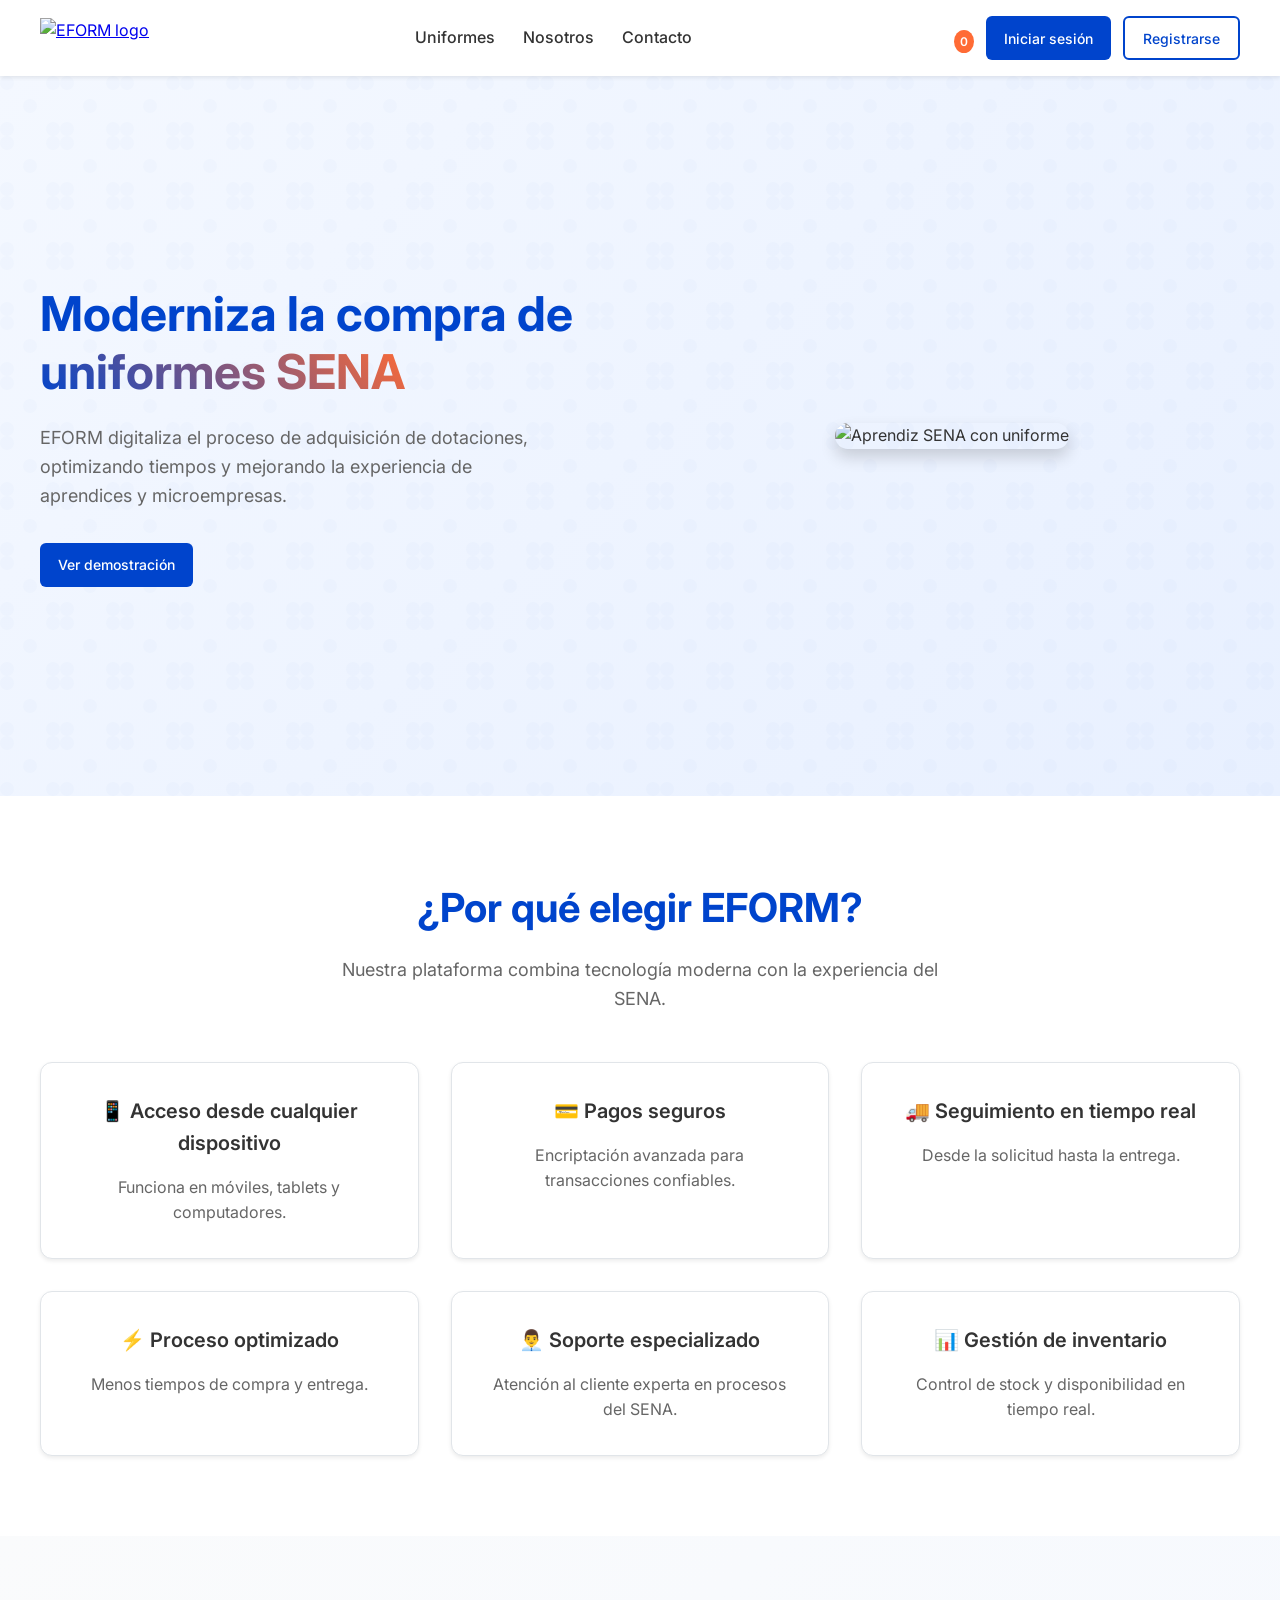
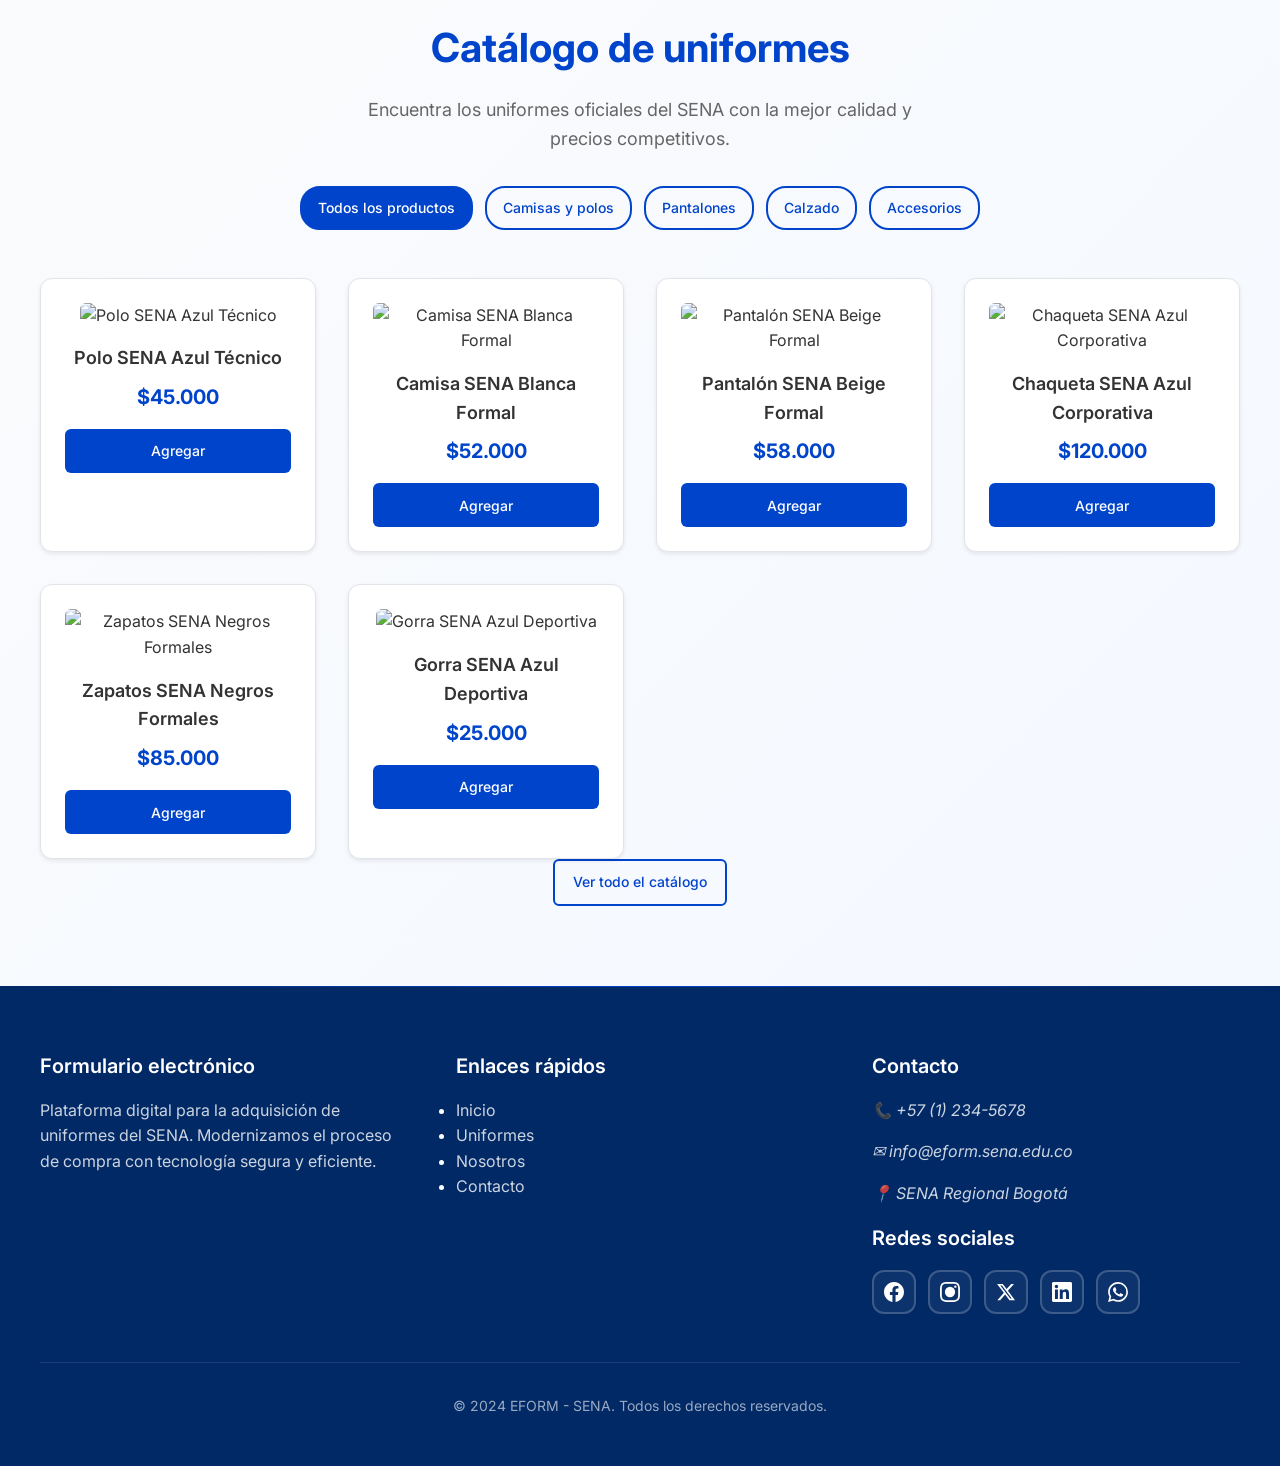
==== commit 26304a56: "mejor extructura del codigo" ====
--- a/index.html
+++ b/index.html
@@ -1,285 +1,209 @@
 <!DOCTYPE html>
 <html lang="es">
 <head>
-    <meta charset="UTF-8">
-    <meta name="viewport" content="width=device-width, initial-scale=1.0">
-    <link rel="stylesheet" href="style-ecommerce.css">
-    <link rel="preconnect" href="https://fonts.googleapis.com">
-<link rel="preconnect" href="https://fonts.gstatic.com" crossorigin>
-<link href="https://fonts.googleapis.com/css2?family=Jost:wght@100;200;300;400;500;600;700&display=swap" rel="stylesheet">
-<link rel="stylesheet" href="https://cdnjs.cloudflare.com/ajax/libs/font-awesome/6.2.1/css/all.min.css"
-integrity="sha512-MV7K8+y+gLIBoVD59lQIYicR65iaqukzvf/nwasF0nqhPay5w/9lJmVM2hMDcnK1OnMGCdVK+iQrJ7lzPJQd1w=="
-crossorigin="anonymous" referrerpolicy="no-referrer" />
-<link rel="stylesheet" href="https://unpkg.com/boxicons@2.1.4/css/boxicons.min.css">
-
-    <title>Document</title>
+  <meta charset="UTF-8">
+  <meta name="viewport" content="width=device-width, initial-scale=1.0">
+  <meta name="description" content="EFORM - Plataforma digital para la adquisición de uniformes del SENA. Moderniza el proceso de compra con tecnología segura y eficiente.">
+  <meta name="keywords" content="uniformes SENA, EFORM, dotaciones, compra uniformes, plataforma digital">
+  <meta name="author" content="EFORM - SENA">
+  <meta property="og:title" content="EFORM - Uniformes SENA">
+  <meta property="og:description" content="Moderniza la compra de uniformes SENA con nuestra plataforma digital">
+  <meta property="og:type" content="website">
+  <meta property="og:image" content="./assets/images/Logo.png">
+  <meta name="robots" content="index, follow">
+  <link rel="canonical" href="./index.html">
+  
+  <!-- Favicon -->
+  <link rel="icon" type="image/png" sizes="32x32" href="./assets/images/favicon-32x32.png">
+  <link rel="icon" type="image/png" sizes="16x16" href="./assets/images/favicon-16x16.png">
+  <link rel="apple-touch-icon" sizes="180x180" href="./assets/images/apple-touch-icon.png">
+  <link rel="icon" type="image/x-icon" href="./assets/images/favicon.ico">
+  
+  <title>EFORM - Uniformes SENA</title>
+  <link rel="stylesheet" href="css/style.css">
+  <link rel="preconnect" href="https://fonts.googleapis.com">
+  <link rel="preconnect" href="https://fonts.gstatic.com" crossorigin>
+  <link href="https://fonts.googleapis.com/css2?family=Inter:wght@400;500;600;700&display=swap" rel="stylesheet">
 </head>
 <body>
-    
-    <header>
-        <div class="logo">
-    <h2>E-FORM</h2>
-</div>
-    
-            <ul class="navmenu">
-                <li><a href="#">INICIO</a></li>
-                <li><a href="#">TIENDA</a></li>
-                <li><a href="#">PRODUCTOS</a></li>
-                <li><a href="#">PÁGINA</a></li>
-                <li><a href="#">DOCUMENTOS</a></li>
-            </ul>
-
-            <div class="nav-icon">
-                <a href="#"><i class="bx bx-search"></i></a>
-                <a href="#"><i class="bx bx-user"></i></a>
-                <a href="#"><i class="bx bx-cart"></i></a>
-
-                <div class="bx bx-menu" id="menu-icon"></i></div>
-            </div>
-    </header>
-
-    <section class="main-home">
-        <div class="main-tex">
-            <h5>Colección de invierno</h5>
-            <h1>Nueva Colección<br>de Invierno</h1>
-            <p>No hay nada como las tendencias</p>
-
-            <a href="#" class="main-btn">
-                Comprar Ahora
-                <i class="bx bx-right-arrow-alt"></i>
-            </a>
+
+  <header class="navbar" role="banner">
+    <div class="logo">
+      <a href="./index.html" title="EFORM - Inicio" aria-label="EFORM Inicio">
+        <img src="assets/images/Logo.png" alt="EFORM logo">
+      </a>
+    </div>
+
+    <nav role="navigation" aria-label="Navegación principal">
+      <a href="pages/catalogo.html" aria-label="Ver uniformes">Uniformes</a>
+      <a href="pages/nosotros.html" aria-label="Conocer sobre EFORM">Nosotros</a>
+      <a href="pages/contacto.html" aria-label="Contactar con EFORM">Contacto</a>
+    </nav>
+    <div class="acciones">
+      <a class="cart" href="pages/carrito.html" title="Ver carrito" aria-label="Carrito de compras">
+         <span id="cart-count" aria-label="Número de productos en el carrito">0</span>
+      </a>
+      <a href="pages/inicio.html"><button class="btn" aria-label="Iniciar sesión">Iniciar sesión</button></a>
+      <a href="pages/registro.html"><button class="btn btn-outline" aria-label="Registrarse">Registrarse</button></a>
+    </div>
+  </header>
+
+  <main>
+    <!-- Hero -->
+    <section class="hero" aria-labelledby="hero-title">
+      <div class="hero-text">
+        <h1 id="hero-title">Moderniza la compra de <br><span>uniformes SENA</span></h1>
+        <p>EFORM digitaliza el proceso de adquisición de dotaciones, optimizando tiempos y mejorando la experiencia de aprendices y microempresas.</p>
+        <button class="btn" aria-label="Ver demostración de la plataforma">Ver demostración</button>
+      </div>
+      <div class="hero-img">
+        <img src="assets/images/hero-uniforme.png" alt="Aprendiz SENA con uniforme" loading="lazy">
+      </div>
+    </section>
+
+    <!-- Beneficios -->
+    <section class="beneficios" aria-labelledby="beneficios-title">
+      <h2 id="beneficios-title">¿Por qué elegir EFORM?</h2>
+      <p>Nuestra plataforma combina tecnología moderna con la experiencia del SENA.</p>
+      <div class="beneficios-grid">
+        <article class="card">
+          <h3>📱 Acceso desde cualquier dispositivo</h3>
+          <p>Funciona en móviles, tablets y computadores.</p>
+        </article>
+        <article class="card">
+          <h3>💳 Pagos seguros</h3>
+          <p>Encriptación avanzada para transacciones confiables.</p>
+        </article>
+        <article class="card">
+          <h3>🚚 Seguimiento en tiempo real</h3>
+          <p>Desde la solicitud hasta la entrega.</p>
+        </article>
+        <article class="card">
+          <h3>⚡ Proceso optimizado</h3>
+          <p>Menos tiempos de compra y entrega.</p>
+        </article>
+        <article class="card">
+          <h3>👨‍💼 Soporte especializado</h3>
+          <p>Atención al cliente experta en procesos del SENA.</p>
+        </article>
+        <article class="card">
+          <h3>📊 Gestión de inventario</h3>
+          <p>Control de stock y disponibilidad en tiempo real.</p>
+        </article>
+      </div>
+    </section>
+
+    <!-- Catálogo -->
+    <section id="catalogo" class="catalogo" aria-labelledby="catalogo-title">
+      <h2 id="catalogo-title">Catálogo de uniformes</h2>
+      <p>Encuentra los uniformes oficiales del SENA con la mejor calidad y precios competitivos.</p>
+
+      <div class="filtros" role="group" aria-label="Filtros de productos">
+        <button class="btn btn-outline active" aria-pressed="true">Todos los productos</button>
+        <button class="btn btn-outline" aria-pressed="false">Camisas y polos</button>
+        <button class="btn btn-outline" aria-pressed="false">Pantalones</button>
+        <button class="btn btn-outline" aria-pressed="false">Calzado</button>
+        <button class="btn btn-outline" aria-pressed="false">Accesorios</button>
+      </div>
+
+      <div class="productos">
+        <article class="producto">
+          <img src="https://images.unsplash.com/photo-1596755094514-f87e34085b2c?w=400&h=400&fit=crop&crop=center&auto=format" alt="Polo SENA Azul Técnico" loading="lazy">
+          <h3>Polo SENA Azul Técnico</h3>
+          <p>$45.000</p>
+          <button class="btn agregar" aria-label="Agregar Polo SENA Azul Técnico al carrito">Agregar</button>
+        </article>
+        <article class="producto">
+          <img src="https://images.unsplash.com/photo-1594970507266-48f3c2c1d0f3?w=400&h=400&fit=crop&crop=center&auto=format" alt="Camisa SENA Blanca Formal" loading="lazy">
+          <h3>Camisa SENA Blanca Formal</h3>
+          <p>$52.000</p>
+          <button class="btn agregar" aria-label="Agregar Camisa SENA Blanca Formal al carrito">Agregar</button>
+        </article>
+        <article class="producto">
+          <img src="https://images.unsplash.com/photo-1594633312681-425c7b97ccd1?w=400&h=400&fit=crop&crop=center&auto=format" alt="Pantalón SENA Beige Formal" loading="lazy">
+          <h3>Pantalón SENA Beige Formal</h3>
+          <p>$58.000</p>
+          <button class="btn agregar" aria-label="Agregar Pantalón SENA Beige Formal al carrito">Agregar</button>
+        </article>
+        <article class="producto">
+          <img src="https://images.unsplash.com/photo-1541099649105-f69ad21f3246?w=400&h=400&fit=crop&crop=center&auto=format" alt="Chaqueta SENA Azul Corporativa" loading="lazy">
+          <h3>Chaqueta SENA Azul Corporativa</h3>
+          <p>$120.000</p>
+          <button class="btn agregar" aria-label="Agregar Chaqueta SENA Azul Corporativa al carrito">Agregar</button>
+        </article>
+        <article class="producto">
+          <img src="https://images.unsplash.com/photo-1608108013597-643e8f6c6b6e?w=400&h=400&fit=crop&crop=center&auto=format" alt="Zapatos SENA Negros Formales" loading="lazy">
+          <h3>Zapatos SENA Negros Formales</h3>
+          <p>$85.000</p>
+          <button class="btn agregar" aria-label="Agregar Zapatos SENA Negros Formales al carrito">Agregar</button>
+        </article>
+        <article class="producto">
+          <img src="https://images.unsplash.com/photo-1578632292335-df3abbb0d586?w=400&h=400&fit=crop&crop=center&auto=format" alt="Gorra SENA Azul Deportiva" loading="lazy">
+          <h3>Gorra SENA Azul Deportiva</h3>
+          <p>$25.000</p>
+          <button class="btn agregar" aria-label="Agregar Gorra SENA Azul Deportiva al carrito">Agregar</button>
+        </article>
+      </div>
+      <a href="pages/catalogo.html" class="btn btn-outline" aria-label="Ver catálogo completo">Ver todo el catálogo</a>
+    </section>
+  </main>
+
+  <!-- Footer -->
+  <footer id="contacto" role="contentinfo">
+    <div class="footer-grid">
+      <div>
+        <h3>Formulario electrónico</h3>
+        <p>Plataforma digital para la adquisición de uniformes del SENA. Modernizamos el proceso de compra con tecnología segura y eficiente.</p>
+      </div>
+      <div>
+        <h3>Enlaces rápidos</h3>
+        <ul>
+          <li><a href="./index.html">Inicio</a></li>
+          <li><a href="pages/catalogo.html">Uniformes</a></li>
+          <li><a href="pages/nosotros.html">Nosotros</a></li>
+          <li><a href="pages/contacto.html">Contacto</a></li>
+        </ul>
+      </div>
+      <div>
+        <h3>Contacto</h3>
+        <address>
+          <p>📞 +57 (1) 234-5678</p>
+          <p>✉ <a href="mailto:info@eform.sena.edu.co">info@eform.sena.edu.co</a></p>
+          <p>📍 SENA Regional Bogotá</p>
+        </address>
+        <h3 style="margin-top:12px;">Redes sociales</h3>
+        <div class="social">
+          <a href="https://facebook.com" target="_blank" rel="noopener" aria-label="Facebook de EFORM">
+            <svg viewBox="0 0 24 24" aria-hidden="true" fill="currentColor">
+              <path d="M24 12.073c0-6.627-5.373-12-12-12s-12 5.373-12 12c0 5.99 4.388 10.954 10.125 11.854v-8.385H7.078v-3.47h3.047V9.43c0-3.007 1.792-4.669 4.533-4.669 1.312 0 2.686.235 2.686.235v2.953H15.83c-1.491 0-1.956.925-1.956 1.874v2.25h3.328l-.532 3.47h-2.796v8.385C19.612 23.027 24 18.062 24 12.073z"/>
+            </svg>
+          </a>
+          <a href="https://instagram.com" target="_blank" rel="noopener" aria-label="Instagram de EFORM">
+            <svg viewBox="0 0 24 24" aria-hidden="true" fill="currentColor">
+              <path d="M12 2.163c3.204 0 3.584.012 4.85.07 3.252.148 4.771 1.691 4.919 4.919.058 1.265.069 1.645.069 4.849 0 3.205-.012 3.584-.069 4.849-.149 3.225-1.664 4.771-4.919 4.919-1.266.058-1.644.07-4.85.07-3.204 0-3.584-.012-4.849-.07-3.26-.149-4.771-1.699-4.919-4.92-.058-1.265-.07-1.644-.07-4.849 0-3.204.013-3.583.07-4.849.149-3.227 1.664-4.771 4.919-4.919 1.266-.057 1.645-.069 4.849-.069zm0-2.163c-3.259 0-3.667.014-4.947.072-4.358.2-6.78 2.618-6.98 6.98-.059 1.281-.073 1.689-.073 4.948 0 3.259.014 3.668.072 4.948.2 4.358 2.618 6.78 6.98 6.98 1.281.058 1.689.072 4.948.072 3.259 0 3.668-.014 4.948-.072 4.354-.2 6.782-2.618 6.979-6.98.059-1.28.073-1.689.073-4.948 0-3.259-.014-3.667-.072-4.947-.196-4.354-2.617-6.78-6.979-6.98-1.281-.059-1.69-.073-4.949-.073zM5.838 12a6.162 6.162 0 1112.324 0 6.162 6.162 0 01-12.324 0zM12 16a4 4 0 110-8 4 4 0 010 8zm4.965-10.405a1.44 1.44 0 112.881.001 1.44 1.44 0 01-2.881-.001z"/>
+            </svg>
+          </a>
+          <a href="https://twitter.com" target="_blank" rel="noopener" aria-label="X (Twitter) de EFORM">
+            <svg viewBox="0 0 24 24" aria-hidden="true" fill="currentColor">
+              <path d="M18.244 2.25h3.308l-7.227 8.26 8.502 11.24H16.17l-5.214-6.817L4.99 21.75H1.68l7.73-8.835L1.254 2.25H8.08l4.713 6.231zm-1.161 17.52h1.833L7.084 4.126H5.117z"/>
+            </svg>
+          </a>
+          <a href="https://linkedin.com" target="_blank" rel="noopener" aria-label="LinkedIn de EFORM">
+            <svg viewBox="0 0 24 24" aria-hidden="true" fill="currentColor">
+              <path d="M20.447 20.452h-3.554v-5.569c0-1.328-.027-3.037-1.852-3.037-1.853 0-2.136 1.445-2.136 2.939v5.667H9.351V9h3.414v1.561h.046c.477-.9 1.637-1.85 3.37-1.85 3.601 0 4.267 2.37 4.267 5.455v6.286zM5.337 7.433c-1.144 0-2.063-.926-2.063-2.065 0-1.138.92-2.063 2.063-2.063 1.14 0 2.064.925 2.064 2.063 0 1.139-.925 2.065-2.064 2.065zm1.782 13.019H3.555V9h3.564v11.452zM22.225 0H1.771C.792 0 0 .774 0 1.729v20.542C0 23.227.792 24 1.771 24h20.451C23.2 24 24 23.227 24 22.271V1.729C24 .774 23.2 0 22.222 0h.003z"/>
+            </svg>
+          </a>
+          <a href="https://wa.me/573001112233" target="_blank" rel="noopener" aria-label="WhatsApp de EFORM">
+            <svg viewBox="0 0 24 24" aria-hidden="true" fill="currentColor">
+              <path d="M17.472 14.382c-.297-.149-1.758-.867-2.03-.967-.273-.099-.471-.149-.67.149-.197.297-.767.966-.94 1.164-.173.199-.347.223-.644.074-.297-.149-1.255-.462-2.39-1.475-.883-.788-1.48-1.761-1.653-2.059-.173-.297-.018-.458.13-.606.134-.133.297-.347.446-.521.151-.172.2-.296.3-.495.099-.198.05-.372-.025-.521-.075-.148-.669-1.611-.916-2.206-.242-.579-.487-.501-.669-.51l-.57-.01c-.198 0-.52.074-.792.372s-1.04 1.016-1.04 2.479 1.065 2.876 1.213 3.074c.149.198 2.095 3.2 5.076 4.487.709.306 1.263.489 1.694.626.712.226 1.36.194 1.872.118.571-.085 1.758-.719 2.006-1.413.248-.695.248-1.29.173-1.414-.074-.123-.272-.198-.57-.347m-5.421 7.403h-.004a9.87 9.87 0 01-5.031-1.378l-.361-.214-3.741.982.998-3.648-.235-.374a9.86 9.86 0 01-1.51-5.26c.001-5.45 4.436-9.884 9.888-9.884 2.64 0 5.122 1.03 6.988 2.898a9.825 9.825 0 012.893 6.994c-.003 5.45-4.437 9.884-9.885 9.884m8.413-18.297A11.815 11.815 0 0012.05 0C5.495 0 .16 5.335.157 11.892c0 2.096.547 4.142 1.588 5.945L.057 24l6.305-1.654a11.882 11.882 0 005.683 1.448h.005c6.554 0 11.89-5.335 11.893-11.893a11.821 11.821 0 00-3.48-8.413Z"/>
+            </svg>
+          </a>
         </div>
-
-        <div class="down-arrow">
-            <a href="#trending" class="down"><i class="bx bx-down-arrow-alt"></i></a>
-        </div>
-    </section>
-
-    <!-- <trending-products-section -->
-    <section class="trending-product" id="trending">
-        <div class="center-text">
-            <h2>Nuestros Productos <span>Tendencia</span></h2>
-        </div>
-
-        <div class="products">
-            <div class="row">
-                <img src="siguiente1.jpg" alt="">
-                <div class="product-text">
-                    <h5>Oferta</h5>
-                </div>
-                <div class="heart-icon">
-                    <i class="bx bx-heart"></i>
-                </div>
-                <div class="ratting">
-                    <i class="fas fa-star"></i>
-                    <i class="fas fa-star"></i>
-                    <i class="fas fa-star"></i>
-                    <i class="fas fa-star"></i>
-                    <i class="fas fa-star-half-alt"></i>
-                </div>
-
-                <div class="prince">
-                    <h4>Conjunto Running</h4>
-                    <p>$60.000</p>
-                </div>
-            </div>
-
-            <div class="row">
-                <img src="siguiente2.jpg" alt="">
-                <div class="product-text">
-                    <h5>Nuevo</h5>
-                </div>
-                <div class="heart-icon">
-                    <i class="bx bx-heart"></i>
-                </div>
-                <div class="ratting">
-                    <i class="fas fa-star"></i>
-                    <i class="fas fa-star"></i>
-                    <i class="fas fa-star"></i>
-                    <i class="fas fa-star"></i>
-                    <i class="fas fa-star-half-alt"></i>
-                </div>
-
-                <div class="prince">
-                    <h4>Pantalones Formales Hombre</h4>
-                    <p>$60.000</p>
-                </div>
-            </div>
-
-            <div class="row">
-                <img src="siguiente3.jpg" alt="">
-
-                <div class="heart-icon">
-                    <i class="bx bx-heart"></i>
-                </div>
-                <div class="ratting">
-                    <i class="fas fa-star"></i>
-                    <i class="fas fa-star"></i>
-                    <i class="fas fa-star"></i>
-                    <i class="fas fa-star"></i>
-                    <i class="fas fa-star-half-alt"></i>
-                </div>
-
-                <div class="prince">
-                    <h4>Traje Running</h4>
-                    <p>$60.000</p>
-                </div>
-            </div>
-
-            <div class="row">
-                <img src="siguiente4.jpg" alt="">
-                <div class="product-text">
-                    <h5>Popular</h5>
-                </div>
-                <div class="heart-icon">
-                    <i class="bx bx-heart"></i>
-                </div>
-                <div class="ratting">
-                    <i class="fas fa-star"></i>
-                    <i class="fas fa-star"></i>
-                    <i class="fas fa-star"></i>
-                    <i class="fas fa-star"></i>
-                    <i class="fas fa-star-half-alt"></i>
-                </div>
-
-                <div class="prince">
-                    <h4>Vestido Fancy Lady</h4>
-                    <p>$60.000</p>
-                </div>
-            </div>
-
-            <div class="row">
-                <img src="siguiente5.jpg" alt="">
-
-                <div class="heart-icon">
-                    <i class="bx bx-heart"></i>
-                </div>
-                <div class="ratting">
-                    <i class="fas fa-star"></i>
-                    <i class="fas fa-star"></i>
-                    <i class="fas fa-star"></i>
-                    <i class="fas fa-star"></i>
-                    <i class="fas fa-star-half-alt"></i>
-                </div>
-
-                <div class="prince">
-                    <h4>Jeans Flix Flox</h4>
-                    <p>$60.000</p>
-                </div>
-            </div>
-
-            <div class="row">
-                <img src="siguiente8.jpg" alt="">
-                <div class="product-text">
-                    <h5>Popular</h5>
-                </div>
-                <div class="heart-icon">
-                    <i class="bx bx-heart"></i>
-                </div>
-                <div class="ratting">
-                    <i class="fas fa-star"></i>
-                    <i class="fas fa-star"></i>
-                    <i class="fas fa-star"></i>
-                    <i class="fas fa-star"></i>
-                    <i class="fas fa-star-half-alt"></i>
-                </div>
-
-                <div class="prince">
-                    <h4>Trajes Salwar Fancy</h4>
-                    <p>$60.000</p>
-                </div>
-            </div>
-
-            <div class="row">
-                <img src="siguiete6.jpg" alt="">
-                <div class="product-text">
-                    <h5>Nuevo</h5>
-                </div>
-                <div class="heart-icon">
-                    <i class="bx bx-heart"></i>
-                </div>
-                <div class="ratting">
-                    <i class="fas fa-star"></i>
-                    <i class="fas fa-star"></i>
-                    <i class="fas fa-star"></i>
-                    <i class="fas fa-star"></i>
-                    <i class="fas fa-star-half-alt"></i>
-                </div>
-
-                <div class="prince">
-                    <h4>Chaqueta Deportiva</h4>
-                    <p>$45.000</p>
-                </div>
-            </div>
-
-            <div class="row">
-                <img src="siguiete7.jpg" alt="">
-                <div class="product-text">
-                    <h5>Popular</h5>
-                </div>
-                <div class="heart-icon">
-                    <i class="bx bx-heart"></i>
-                </div>
-                <div class="ratting">
-                    <i class="fas fa-star"></i>
-                    <i class="fas fa-star"></i>
-                    <i class="fas fa-star"></i>
-                    <i class="fas fa-star"></i>
-                    <i class="fas fa-star-half-alt"></i>
-                </div>
-
-                <div class="prince">
-                    <h4>Conjunto Casual</h4>
-                    <p>$55.000</p>
-                </div>
-            </div>
-
-            <div class="row">
-                <img src="siguiente10.png" alt="">
-                <div class="product-text">
-                    <h5>Oferta</h5>
-                </div>
-                <div class="heart-icon">
-                    <i class="bx bx-heart"></i>
-                </div>
-                <div class="ratting">
-                    <i class="fas fa-star"></i>
-                    <i class="fas fa-star"></i>
-                    <i class="fas fa-star"></i>
-                    <i class="fas fa-star"></i>
-                    <i class="fas fa-star-half-alt"></i>
-                </div>
-
-                <div class="prince">
-                    <h4>Vestido Elegante</h4>
-                    <p>$65.000</p>
-                </div>
-            </div>
-
-            <div class="row">
-                <img src="siguiente12.png" alt="">
-                <div class="product-text">
-                    <h5>Oferta</h5>
-                </div>
-                <div class="heart-icon">
-                    <i class="bx bx-heart"></i>
-                </div>
-                <div class="ratting">
-                    <i class="fas fa-star"></i>
-                    <i class="fas fa-star"></i>
-                    <i class="fas fa-star"></i>
-                    <i class="fas fa-star"></i>
-                    <i class="fas fa-star-half-alt"></i>
-                </div>
-
-                <div class="prince">
-                    <h4>Outfit Premium</h4>
-                    <p>$85.000</p>
-                </div>
-            </div>
-        </div>
-    </section>
-
-    <script src="script.js"></script>
+      </div>
+    </div>
+    <p class="copy">© 2024 EFORM - SENA. Todos los derechos reservados.</p>
+  </footer>
+
+  <script src="js/script.js"></script>
 </body>
-</html>+</html>
--- a/css/style.css
+++ b/css/style.css
@@ -0,0 +1,794 @@
+/* Variables CSS personalizadas */
+:root {
+  --primary-color: #0044cc;
+  --primary-dark: #0036a3;
+  --primary-light: #e6f0ff;
+  --secondary-color: #002966;
+  --accent-color: #ff6b35;
+  --text-primary: #333333;
+  --text-secondary: #666666;
+  --text-light: #ffffff;
+  --background-primary: #ffffff;
+  --background-secondary: #f4f8ff;
+  --background-dark: #002966;
+  --border-color: #e1e5e9;
+  --shadow-sm: 0 2px 4px rgba(0, 0, 0, 0.08);
+  --shadow-md: 0 4px 8px rgba(0, 0, 0, 0.12);
+  --shadow-lg: 0 8px 16px rgba(0, 0, 0, 0.16);
+  --border-radius-sm: 6px;
+  --border-radius-md: 12px;
+  --border-radius-lg: 20px;
+  --font-family: 'Inter', -apple-system, BlinkMacSystemFont, 'Segoe UI', Arial, sans-serif;
+  --transition-fast: 0.2s ease;
+  --transition-medium: 0.3s ease;
+  --transition-slow: 0.5s ease;
+}
+
+* {
+  margin: 0;
+  padding: 0;
+  box-sizing: border-box;
+  font-family: var(--font-family);
+}
+
+html {
+  scroll-behavior: smooth;
+}
+
+body {
+  background: var(--background-primary);
+  color: var(--text-primary);
+  line-height: 1.6;
+  -webkit-font-smoothing: antialiased;
+  -moz-osx-font-smoothing: grayscale;
+}
+
+/* Navbar */
+.navbar {
+  display: flex;
+  justify-content: space-between;
+  align-items: center;
+  padding: 1rem 2.5rem;
+  background: var(--background-primary);
+  box-shadow: var(--shadow-sm);
+  position: sticky;
+  top: 0;
+  z-index: 1000;
+  backdrop-filter: blur(10px);
+  background: rgba(255, 255, 255, 0.95);
+}
+
+.navbar .logo img {
+  height: 40px;
+  width: auto;
+  display: block;
+  transition: transform var(--transition-fast);
+}
+
+.navbar .logo:hover img {
+  transform: scale(1.05);
+}
+
+.navbar nav a {
+  margin: 0 0.75rem;
+  text-decoration: none;
+  color: var(--text-primary);
+  font-weight: 500;
+  position: relative;
+  transition: color var(--transition-fast);
+  padding: 0.5rem 0;
+}
+
+.navbar nav a::after {
+  content: '';
+  position: absolute;
+  bottom: 0;
+  left: 0;
+  width: 0;
+  height: 2px;
+  background: var(--primary-color);
+  transition: width var(--transition-fast);
+}
+
+.navbar nav a:hover {
+  color: var(--primary-color);
+}
+
+.navbar nav a:hover::after {
+  width: 100%;
+}
+
+.navbar .acciones {
+  display: flex;
+  align-items: center;
+  gap: 0.75rem;
+}
+
+.cart {
+  position: relative;
+  text-decoration: none;
+  color: var(--text-primary);
+  font-size: 1.25rem;
+  padding: 0.5rem;
+  border-radius: var(--border-radius-sm);
+  transition: all var(--transition-fast);
+}
+
+.cart:hover {
+  background: var(--primary-light);
+  color: var(--primary-color);
+}
+
+.cart span {
+  position: absolute;
+  top: 0;
+  right: 0;
+  background: var(--accent-color);
+  color: var(--text-light);
+  border-radius: 50%;
+  padding: 2px 6px;
+  font-size: 0.75rem;
+  font-weight: 600;
+  min-width: 18px;
+  text-align: center;
+}
+
+/* Botones */
+.btn {
+  background: var(--primary-color);
+  color: var(--text-light);
+  border: none;
+  padding: 0.625rem 1.125rem;
+  border-radius: var(--border-radius-sm);
+  cursor: pointer;
+  font-weight: 500;
+  font-size: 0.875rem;
+  transition: all var(--transition-fast);
+  text-decoration: none;
+  display: inline-flex;
+  align-items: center;
+  justify-content: center;
+  min-height: 44px;
+}
+
+.btn:hover {
+  background: var(--primary-dark);
+  transform: translateY(-1px);
+  box-shadow: var(--shadow-md);
+}
+
+.btn:active {
+  transform: translateY(0);
+}
+
+.btn-outline {
+  background: transparent;
+  border: 2px solid var(--primary-color);
+  color: var(--primary-color);
+}
+
+.btn-outline:hover {
+  background: var(--primary-color);
+  color: var(--text-light);
+}
+
+.btn:focus {
+  outline: 2px solid var(--primary-color);
+  outline-offset: 2px;
+}
+
+/* Hero */
+.hero {
+  display: grid;
+  grid-template-columns: 1fr 1fr;
+  padding: 4rem 2.5rem;
+  align-items: center;
+  gap: 3rem;
+  background: linear-gradient(135deg, var(--background-secondary) 0%, #e8f0ff 100%);
+  min-height: 80vh;
+  position: relative;
+  overflow: hidden;
+}
+
+.hero::before {
+  content: '';
+  position: absolute;
+  top: 0;
+  left: 0;
+  right: 0;
+  bottom: 0;
+  background: url('data:image/svg+xml,<svg width="60" height="60" viewBox="0 0 60 60" xmlns="http://www.w3.org/2000/svg"><g fill="none" fill-rule="evenodd"><g fill="%230044cc" fill-opacity="0.03"><circle cx="7" cy="7" r="7"/><circle cx="53" cy="7" r="7"/><circle cx="30" cy="30" r="7"/><circle cx="7" cy="53" r="7"/><circle cx="53" cy="53" r="7"/></g></g></svg>') repeat;
+  opacity: 0.5;
+}
+
+.hero-text {
+  z-index: 1;
+  animation: slideInLeft 0.8s ease-out;
+}
+
+.hero-text h1 {
+  font-size: 3rem;
+  color: var(--primary-color);
+  font-weight: 700;
+  line-height: 1.2;
+  margin-bottom: 1.5rem;
+}
+
+.hero-text span {
+  color: var(--text-primary);
+  font-weight: 700;
+  background: linear-gradient(45deg, var(--primary-color), var(--accent-color));
+  -webkit-background-clip: text;
+  -webkit-text-fill-color: transparent;
+  background-clip: text;
+}
+
+.hero-text p {
+  font-size: 1.125rem;
+  color: var(--text-secondary);
+  margin-bottom: 2rem;
+  max-width: 500px;
+}
+
+.hero-img {
+  z-index: 1;
+  text-align: center;
+  animation: slideInRight 0.8s ease-out;
+}
+
+.hero-img img {
+  max-width: 100%;
+  height: auto;
+  border-radius: var(--border-radius-lg);
+  box-shadow: var(--shadow-lg);
+  transition: transform var(--transition-medium);
+}
+
+.hero-img img:hover {
+  transform: scale(1.05) rotate(1deg);
+}
+
+@keyframes slideInLeft {
+  from {
+    opacity: 0;
+    transform: translateX(-50px);
+  }
+  to {
+    opacity: 1;
+    transform: translateX(0);
+  }
+}
+
+@keyframes slideInRight {
+  from {
+    opacity: 0;
+    transform: translateX(50px);
+  }
+  to {
+    opacity: 1;
+    transform: translateX(0);
+  }
+}
+
+/* Beneficios */
+.beneficios {
+  padding: 5rem 2.5rem;
+  text-align: center;
+  background: var(--background-primary);
+}
+
+.beneficios h2 {
+  font-size: 2.5rem;
+  color: var(--primary-color);
+  margin-bottom: 1rem;
+  font-weight: 700;
+}
+
+.beneficios > p {
+  font-size: 1.125rem;
+  color: var(--text-secondary);
+  max-width: 600px;
+  margin: 0 auto 3rem;
+}
+
+.beneficios-grid {
+  display: grid;
+  grid-template-columns: repeat(auto-fit, minmax(300px, 1fr));
+  gap: 2rem;
+  margin-top: 3rem;
+}
+
+.card {
+  background: var(--background-primary);
+  padding: 2rem;
+  border-radius: var(--border-radius-md);
+  box-shadow: var(--shadow-sm);
+  border: 1px solid var(--border-color);
+  transition: all var(--transition-medium);
+  position: relative;
+  overflow: hidden;
+}
+
+.card::before {
+  content: '';
+  position: absolute;
+  top: 0;
+  left: 0;
+  right: 0;
+  height: 4px;
+  background: linear-gradient(90deg, var(--primary-color), var(--accent-color));
+  transform: scaleX(0);
+  transition: transform var(--transition-medium);
+}
+
+.card:hover {
+  transform: translateY(-8px);
+  box-shadow: var(--shadow-lg);
+  border-color: var(--primary-color);
+}
+
+.card:hover::before {
+  transform: scaleX(1);
+}
+
+.card h3 {
+  font-size: 1.25rem;
+  color: var(--text-primary);
+  margin-bottom: 1rem;
+  font-weight: 600;
+}
+
+.card p {
+  color: var(--text-secondary);
+  line-height: 1.6;
+}
+
+/* Catálogo */
+.catalogo {
+  padding: 5rem 2.5rem;
+  text-align: center;
+  background: linear-gradient(135deg, #fafbfc 0%, var(--background-secondary) 100%);
+}
+
+.catalogo h2 {
+  font-size: 2.5rem;
+  color: var(--primary-color);
+  margin-bottom: 1rem;
+  font-weight: 700;
+}
+
+.catalogo > p {
+  font-size: 1.125rem;
+  color: var(--text-secondary);
+  max-width: 600px;
+  margin: 0 auto 2rem;
+}
+
+.filtros {
+  margin: 2rem 0;
+  display: flex;
+  flex-wrap: wrap;
+  justify-content: center;
+  gap: 0.75rem;
+}
+
+.filtros .btn {
+  border-radius: var(--border-radius-lg);
+  font-size: 0.875rem;
+  padding: 0.5rem 1rem;
+}
+
+.filtros .btn.active {
+  background: var(--primary-color);
+  color: var(--text-light);
+}
+
+.productos {
+  display: grid;
+  grid-template-columns: repeat(auto-fit, minmax(250px, 1fr));
+  gap: 2rem;
+  margin-top: 3rem;
+}
+
+.producto {
+  background: var(--background-primary);
+  padding: 1.5rem;
+  border-radius: var(--border-radius-md);
+  box-shadow: var(--shadow-sm);
+  text-align: center;
+  border: 1px solid var(--border-color);
+  transition: all var(--transition-medium);
+  position: relative;
+  overflow: hidden;
+}
+
+.producto::before {
+  content: '';
+  position: absolute;
+  top: 0;
+  left: 0;
+  right: 0;
+  bottom: 0;
+  background: linear-gradient(135deg, var(--primary-light), transparent);
+  opacity: 0;
+  transition: opacity var(--transition-medium);
+}
+
+.producto:hover {
+  transform: translateY(-8px);
+  box-shadow: var(--shadow-lg);
+  border-color: var(--primary-color);
+}
+
+.producto:hover::before {
+  opacity: 0.1;
+}
+
+.producto img {
+  width: 100%;
+  max-height: 200px;
+  object-fit: contain;
+  border-radius: var(--border-radius-sm);
+  margin-bottom: 1rem;
+  transition: transform var(--transition-medium);
+}
+
+.producto:hover img {
+  transform: scale(1.1);
+}
+
+.producto h3 {
+  font-size: 1.125rem;
+  color: var(--text-primary);
+  margin-bottom: 0.5rem;
+  font-weight: 600;
+  position: relative;
+}
+
+.producto p {
+  font-size: 1.25rem;
+  color: var(--primary-color);
+  font-weight: 700;
+  margin-bottom: 1rem;
+  position: relative;
+}
+
+.producto .btn {
+  width: 100%;
+  position: relative;
+  z-index: 1;
+}
+
+/* Footer */
+footer {
+  background: var(--background-dark);
+  color: var(--text-light);
+  padding: 4rem 2.5rem 2rem;
+  position: relative;
+  overflow: hidden;
+}
+
+footer::before {
+  content: '';
+  position: absolute;
+  top: 0;
+  left: 0;
+  right: 0;
+  height: 1px;
+  background: linear-gradient(90deg, transparent, var(--primary-color), transparent);
+}
+
+.footer-grid {
+  display: grid;
+  grid-template-columns: repeat(auto-fit, minmax(280px, 1fr));
+  gap: 3rem;
+  margin-bottom: 3rem;
+}
+
+footer h3 {
+  font-size: 1.25rem;
+  font-weight: 600;
+  margin-bottom: 1rem;
+  color: var(--text-light);
+}
+
+footer p {
+  color: rgba(255, 255, 255, 0.8);
+  line-height: 1.6;
+  margin-bottom: 1rem;
+}
+
+footer a {
+  color: rgba(255, 255, 255, 0.8);
+  text-decoration: none;
+  transition: color var(--transition-fast);
+}
+
+footer a:hover {
+  color: var(--text-light);
+}
+
+.copy {
+  text-align: center;
+  margin-top: 2rem;
+  padding-top: 2rem;
+  border-top: 1px solid rgba(255, 255, 255, 0.1);
+  font-size: 0.875rem;
+  color: rgba(255, 255, 255, 0.6);
+}
+
+/* Responsive Design */
+@media (max-width: 1024px) {
+  .hero {
+    grid-template-columns: 1fr;
+    text-align: center;
+    padding: 3rem 2rem;
+    min-height: auto;
+  }
+  
+  .hero-text {
+    order: 2;
+  }
+  
+  .hero-img {
+    order: 1;
+    margin-bottom: 2rem;
+  }
+  
+  .hero-text h1 {
+    font-size: 2.5rem;
+  }
+}
+
+@media (max-width: 768px) {
+  .navbar {
+    padding: 1rem;
+    flex-wrap: wrap;
+  }
+  
+  .navbar nav {
+    order: 3;
+    width: 100%;
+    margin-top: 1rem;
+    justify-content: center;
+    display: flex;
+  }
+  
+  .navbar nav a {
+    margin: 0 0.5rem;
+    font-size: 0.875rem;
+  }
+  
+  .hero-text h1 {
+    font-size: 2rem;
+  }
+  
+  .hero-text p {
+    font-size: 1rem;
+  }
+  
+  .beneficios h2,
+  .catalogo h2 {
+    font-size: 2rem;
+  }
+  
+  .beneficios-grid {
+    grid-template-columns: repeat(auto-fit, minmax(250px, 1fr));
+    gap: 1.5rem;
+  }
+  
+  .productos {
+    grid-template-columns: repeat(auto-fit, minmax(200px, 1fr));
+    gap: 1.5rem;
+  }
+  
+  .footer-grid {
+    grid-template-columns: 1fr;
+    gap: 2rem;
+    text-align: center;
+  }
+  
+  .social {
+    justify-content: center;
+  }
+}
+
+@media (max-width: 480px) {
+  .hero {
+    padding: 2rem 1rem;
+  }
+  
+  .hero-text h1 {
+    font-size: 1.75rem;
+  }
+  
+  .beneficios,
+  .catalogo {
+    padding: 3rem 1rem;
+  }
+  
+  .beneficios h2,
+  .catalogo h2 {
+    font-size: 1.75rem;
+  }
+  
+  .card {
+    padding: 1.5rem;
+  }
+  
+  .producto {
+    padding: 1rem;
+  }
+  
+  .filtros {
+    gap: 0.5rem;
+  }
+  
+  .filtros .btn {
+    font-size: 0.75rem;
+    padding: 0.375rem 0.75rem;
+  }
+  
+  .navbar .acciones {
+    gap: 0.5rem;
+  }
+  
+  .btn {
+    font-size: 0.75rem;
+    padding: 0.5rem 0.875rem;
+  }
+}
+
+/* Animaciones adicionales */
+@keyframes fadeIn {
+  from {
+    opacity: 0;
+    transform: translateY(20px);
+  }
+  to {
+    opacity: 1;
+    transform: translateY(0);
+  }
+}
+
+.card {
+  animation: fadeIn 0.6s ease-out;
+}
+
+.producto {
+  animation: fadeIn 0.6s ease-out;
+}
+
+/* Mejoras de accesibilidad */
+@media (prefers-reduced-motion: reduce) {
+  *,
+  *::before,
+  *::after {
+    animation-duration: 0.01ms !important;
+    animation-iteration-count: 1 !important;
+    transition-duration: 0.01ms !important;
+  }
+}
+
+/* Focus visible para mejor accesibilidad */
+.btn:focus-visible,
+.cart:focus-visible,
+.navbar nav a:focus-visible {
+  outline: 2px solid var(--primary-color);
+  outline-offset: 2px;
+}
+
+/* Loading states */
+.btn:disabled {
+  opacity: 0.6;
+  cursor: not-allowed;
+  transform: none;
+}
+
+.btn:disabled:hover {
+  transform: none;
+  box-shadow: none;
+}
+
+/* Cart Page */
+.cart-page { padding: 40px 10%; max-width: 1000px; margin: 0 auto; }
+.cart-page h1 { color: #0044cc; margin-bottom: 16px; }
+.cart-empty { background: #f7f7f7; border: 1px dashed #ccc; padding: 16px; border-radius: 8px; margin: 10px 0; }
+.cart-list { list-style: none; padding: 0; margin: 0; display: flex; flex-direction: column; gap: 12px; }
+.cart-item { background: #fff; border-radius: 12px; box-shadow: 0 2px 6px rgba(0,0,0,0.08); padding: 12px; display: flex; align-items: center; justify-content: space-between; }
+.cart-item .info { display: flex; align-items: center; gap: 12px; }
+.cart-item img { width: 64px; height: 64px; object-fit: contain; background: #fff; border-radius: 8px; border: 1px solid #eee; }
+.cart-summary { display: flex; align-items: center; justify-content: space-between; margin-top: 16px; }
+.cart-actions { display: flex; gap: 10px; }
+
+/* Social icons mejorados */
+.social {
+  display: flex;
+  align-items: center;
+  gap: 12px;
+  margin-top: 16px;
+}
+
+.social a {
+  display: inline-flex;
+  width: 44px;
+  height: 44px;
+  border: 2px solid rgba(255, 255, 255, 0.2);
+  border-radius: 12px;
+  align-items: center;
+  justify-content: center;
+  color: #ffffff;
+  transition: all var(--transition-medium);
+  background: rgba(255, 255, 255, 0.05);
+  backdrop-filter: blur(10px);
+  position: relative;
+  overflow: hidden;
+}
+
+.social a::before {
+  content: '';
+  position: absolute;
+  top: 0;
+  left: 0;
+  right: 0;
+  bottom: 0;
+  background: linear-gradient(45deg, rgba(255, 255, 255, 0.1), rgba(255, 255, 255, 0.05));
+  opacity: 0;
+  transition: opacity var(--transition-medium);
+}
+
+.social a:hover {
+  transform: translateY(-3px) scale(1.05);
+  border-color: rgba(255, 255, 255, 0.4);
+  background: rgba(255, 255, 255, 0.1);
+  box-shadow: 0 8px 25px rgba(0, 0, 0, 0.3);
+}
+
+.social a:hover::before {
+  opacity: 1;
+}
+
+.social a:active {
+  transform: translateY(-1px) scale(1.02);
+}
+
+.social svg {
+  width: 20px;
+  height: 20px;
+  fill: currentColor;
+  display: block;
+  transition: transform var(--transition-medium);
+  z-index: 1;
+  position: relative;
+}
+
+.social a:hover svg {
+  transform: scale(1.1);
+}
+
+/* Colores específicos para cada red social */
+.social a[href*="facebook"]:hover {
+  background: #1877f2;
+  border-color: #1877f2;
+}
+
+.social a[href*="instagram"]:hover {
+  background: linear-gradient(45deg, #f09433 0%, #e6683c 25%, #dc2743 50%, #cc2366 75%, #bc1888 100%);
+  border-color: #e4405f;
+}
+
+.social a[href*="twitter"]:hover {
+  background: #000000;
+  border-color: #000000;
+}
+
+.social a[href*="linkedin"]:hover {
+  background: #0077b5;
+  border-color: #0077b5;
+}
+
+.social a[href*="wa.me"]:hover,
+.social a[href*="whatsapp"]:hover {
+  background: #25d366;
+  border-color: #25d366;
+}
